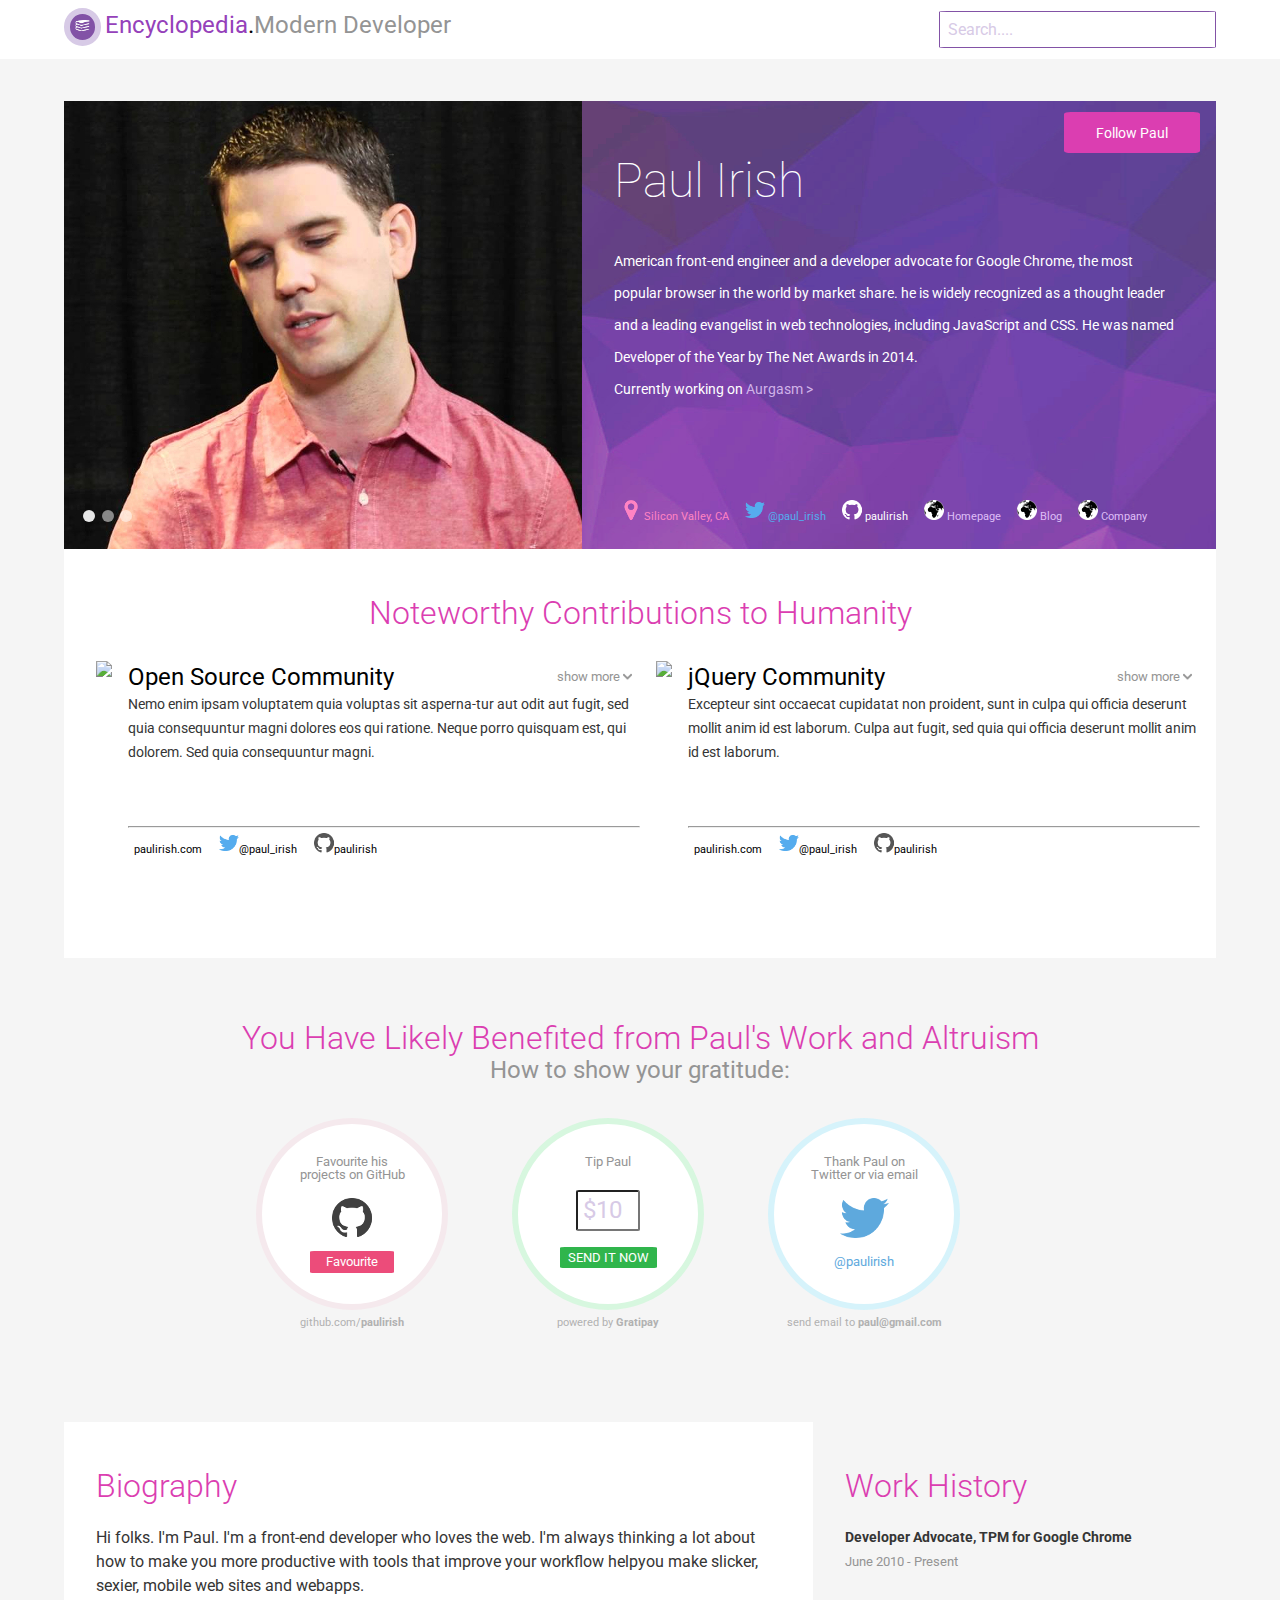
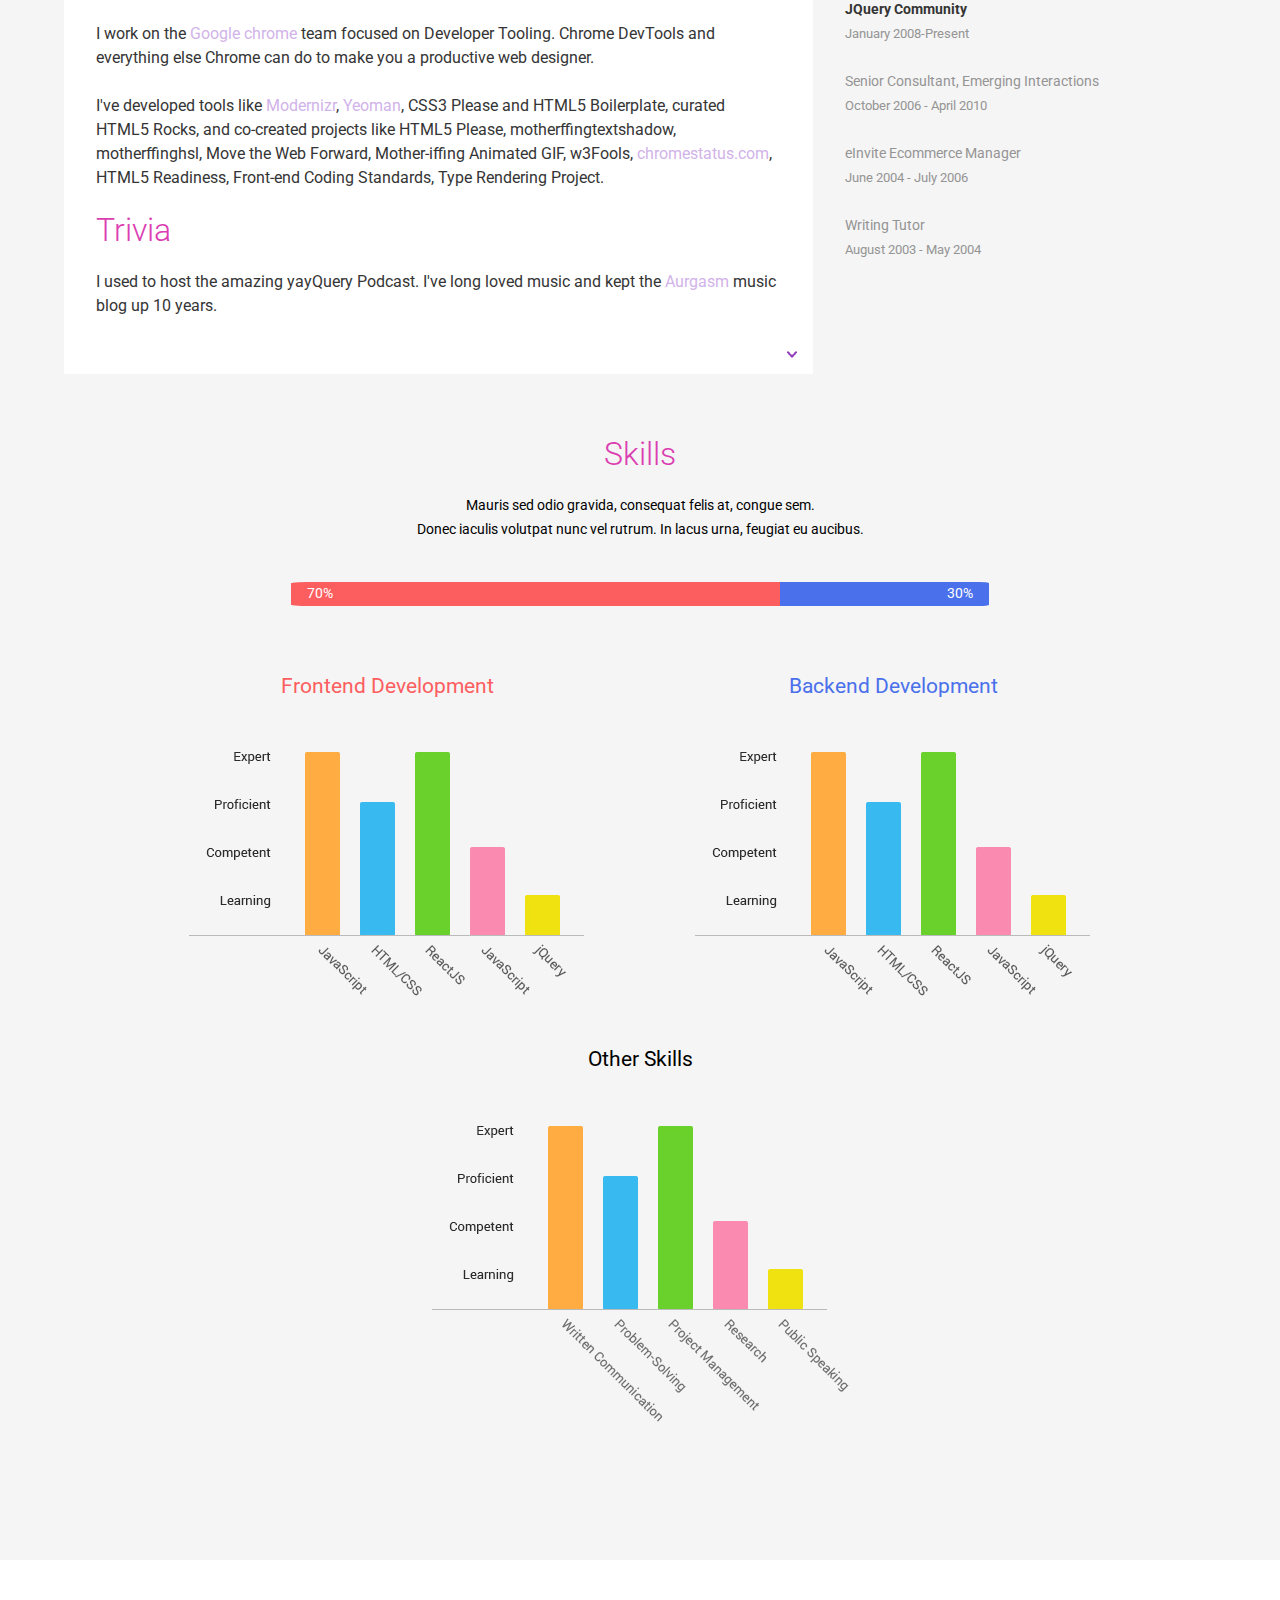
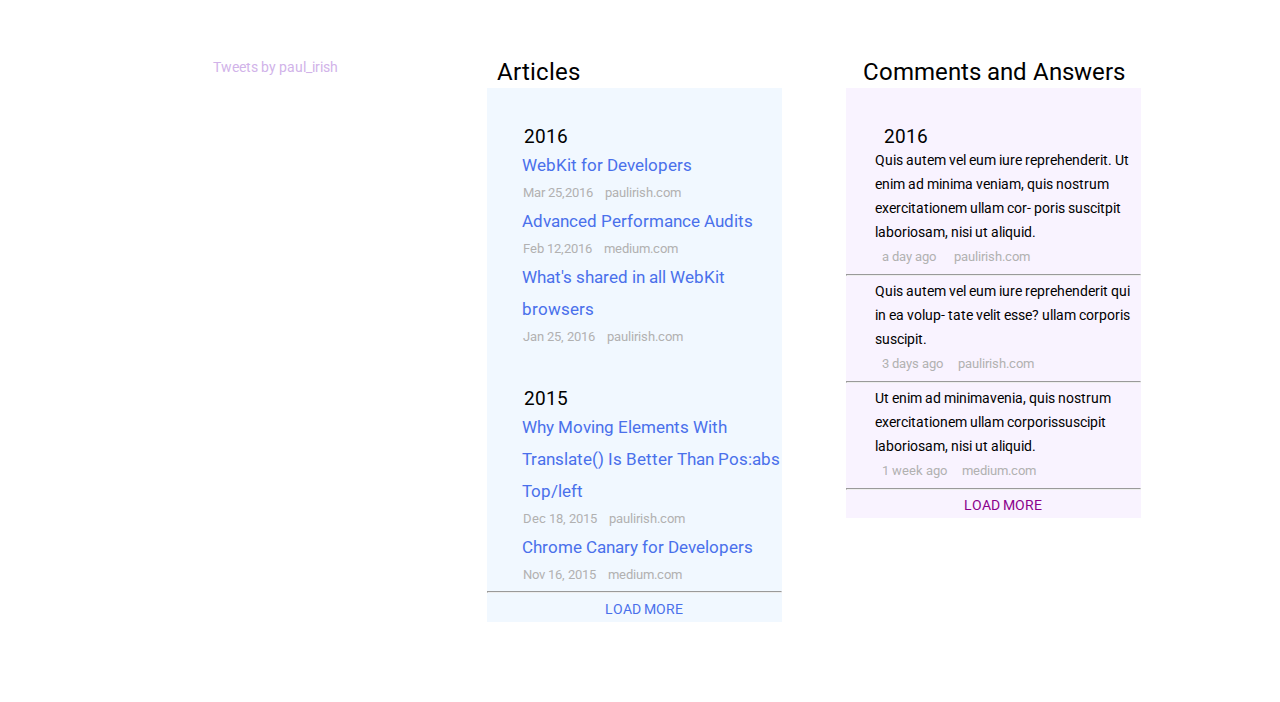
==== index.html @ bbc6ba23 "Tweaks to font sizes and padding for articles and comments sections" ====
<!DOCTYPE html>
<html lang="en">
<head>
	<meta charset="UTF-8">
	<title> Encyclopedia.Modern Developer</title>
	<link href='https://fonts.googleapis.com/css?family=Roboto:400,100,300,500,700,300italic|Roboto+Slab:400,300,700,100' rel='stylesheet' type='text/css'>
	<link rel="stylesheet" type="text/css" href="css/reset.css">
    <link rel="stylesheet" type="text/css" href="css/profile-main.css" >
</head>
<body>
	<div class="white-wrapper">
        <section id="header">           
            <span id='page-title' class='circle-book left'>
                <img src="images/ico_book_white.png" />
            </span>
            <h4 class='left'><span class='purple-text'> Encyclopedia</span>.<span class='gray-text'>Modern Developer</span></h4>
            <input id="search" class="right" type="search" name="search" placeholder="Search...."/>        
        </section>
​    </div>
    <div id="grey-wrapper">
        <section id="bio-wrapper">
            <div id="bio-image">
                <img id="" class="left" src="images/img_paul_irish.jpg">
            </div>
            <div id='bio'>
                <div>
                    <span id='btn-follow' class='btn'>Follow Paul</span>
                </div>
                <div class='large-sans-text'>Paul Irish</div>
                <p>American front-end engineer and a developer advocate for Google Chrome, the most popular browser in the world by
                market share. he is widely recognized as a thought leader and a leading evangelist in web technologies, including
                JavaScript and CSS. He was named Developer of the Year by The Net Awards in 2014.</p>
                
                <p>Currently working on <a href="#" class="#">Aurgasm &gt; </a></p> 
            
                <div class="inline-list">   ​
                    <ul>
                        <li id="globe-pin">
                            <a src="">                                
                                <img src="images/ico_map_pin_pink.png" class=''>Silicon Valley, CA</a>
                        </li>
                        <li id="twitter-link">
                            <a class="" src="">
                                <img src="images/ico-twitter.png" />@paul_irish</a>
                        </li>
                        <li>
                            <a class="" src="">
                                <img src="images/ico-github.png" />paulirish</a>
                        </li>
                        <li class='lt-purple-text'>
                            <a class="" src="">
                                <img src="images/ico-globe.png" />Homepage</a>
                        </li>
                        <li>
                            <a class="lt-purple-text" src="">
                                <img src="images/ico-globe.png" />Blog</a>
                        </li>
                        <li>
                            <a class="lt-purple-text" src="">
                                <img src="images/ico-globe.png" />Company</a>
                        </li>
                    </ul>
                ​</div>
            </div>
            <div id="cog-profile">
                <ul id='cog-items'>
                    <li>
                        <span class='dot active'></span>
                    </li>
                    <li>
                        <span class='dot'></span>
                    </li>
                    <li>
                        <span class='dot'></span>
                    </li>
                </ul>
            </div>​
        </section>  
        <section id='noteworthy-wrapper'>
            <h3 class="section-title">Noteworthy Contributions to Humanity</h3>
            <div id='noteworthy-items'>                
                <div class="note-item">
                    <img class="left" src="http://placehold.it/200x200">
                    <div class="left">
                        <h4>Open Source Community</h4>
                        <span class="note-show-more">show more
                            <img src="images/gray-caret-10x10.png">
                        </span>
                        <p>Nemo enim ipsam voluptatem quia voluptas sit asperna-tur aut odit aut fugit, sed quia consequuntur magni
                            dolores eos qui ratione. Neque porro quisquam est, qui dolorem. Sed quia consequuntur magni.
                        </p>
                        <hr>
                        <ul class='inline-list'>
                            <li><a class="#">paulirish.com</a></li>
                            <li><img src="images/ico-twitter.png"><a class="#">@paul_irish</a></li>
                            <li><img src="images/ico-github-gray.png"><a class="#">paulirish</a></li>
                        </ul>
                    </div>
                </div>
        ​
                <div class="note-item">
                    <img class="left" src="http://placehold.it/200x200">
                    <div class="###">
                        <h4>jQuery Community</h4>
                        <span class="note-show-more">show more
                            <img src="images/gray-caret-10x10.png">
                        </span>
                        <p>Excepteur sint occaecat cupidatat non proident, sunt in culpa qui officia deserunt mollit anim id est laborum.
                            Culpa aut fugit, sed quia qui officia deserunt mollit anim id est laborum.
                        </p>
                        <hr>
                        <ul class='inline-list'>
                            <li><a class="#">paulirish.com</a></li>
                            <li><img src="images/ico-twitter.png"><a class="#">@paul_irish</a></li>
                            <li><img src="images/ico-github-gray.png"><a class="#">paulirish</a></li>
                        </ul>
                    </div>
                </div>
            </div>        ​
        </section>
        
​        <section id='gratitude-wrapper'>
            <h3 class="section-title">
                You Have Likely Benefited from Paul's Work and Altruism</h3>
            <h4>How to show your gratitude:</h4>
            <div id='gratitude-circles'> 
                          
                <!-- Github circle -->
                
                <div id="gh-circle" class="grat-circle">
                    <div class="grat-el">Favourite his projects on GitHub</div>
                    <div class="grat-el"><img src="images/github-40x40.png"></div>
                    <a href="#">
                        <span class="btn grat-el">Favourite</span>
                    </a> 
                    <div class="grat-label">
                        <a href="#">
                            github.com/<span class='bold'>paulirish</span>
                        </a>
                    </div>   
                </div>
                
    ​            <!-- Gratipay circle -->
                
                <div id="tip-circle" class="grat-circle">
                    <div class="grat-el">Tip Paul</div>
                    <div class="grat-el">
                        <input id="tip-inp" type="text" placeholder="$10"/>
                    </div>
                    <a href="#">
                        <span class="btn grat-el">SEND IT NOW</span>
                    </a>
                    <div class="grat-label">
                        <a href="#">
                            powered by <span class='bold'>Gratipay</span>
                        </a>
                    </div>
                </div>
    ​               
                <!-- Twitter circle -->
                <div id="twitter-circle" class="grat-circle">
                    <div class="grat-el">Thank Paul on Twitter or via email</div>
                    <div class="grat-el"><img src="images/twitter-40x40.png"></div>
                    <a href="#">
                        <div class="twitter-text grat-el">@paulirish</div>
                    </a>
                    <div class="grat-label">
                        <a href="#">
                            send email to <span  class='bold'>paul@gmail.com</span>
                        </a>
                    </div>
                </div>             
            </div>
​
	           	
	         
	               
​       </section>
​
	   <section id="bio-work-wrapper">
           <div id="biography" class='drk-gray-text'>
                <h3 class="section-title">Biography</h3>
                <br>
                <p>Hi folks. I'm Paul. I'm a front-end developer who loves the web.
                I'm always thinking a lot about how to make you more productive
                with tools that improve your workflow helpyou make slicker, sexier,
                mobile web sites and webapps.</p>
                <br>
                <p>I work on the <a class="#" href="#">Google chrome</a> team focused on Developer Tooling. Chrome DevTools and everything else Chrome can do to make you a productive web designer.</p>
                <br>
                <p> I've developed tools like <a class="#" href="#">Modernizr</a>, <a class="#" href="#">Yeoman</a>, CSS3 Please and HTML5 Boilerplate, curated HTML5 Rocks, and co-created projects like HTML5 Please, motherffingtextshadow, motherffinghsl, Move the Web Forward, Mother-iffing Animated GIF, w3Fools, <a class="#" href="#">chromestatus.com</a>, HTML5 Readiness, Front-end Coding Standards, Type Rendering Project.</p>
        ​
                <h3 class="section-title">Trivia</h3>
                <br>
                <p> I used to host the amazing yayQuery Podcast. I've long loved music and kept the <a class="#" href="#">Aurgasm</a> music blog up 10 years.</p>
                <img id="work-caret" src="images/purple-caret-10x7.png">
​	         </div>
​
            <div id="work-history" class="drk-gray-text">
                <h3 class="section-title">Work History</h3>
                <br>
                <p class="bold">Developer Advocate, TPM for Google Chrome</p>
                <p class="work-date gray-text">June 2010 - Present</p>
                <br>
                <p class="bold">JQuery Community</p>
                <p class="work-date gray-text">January 2008-Present</p>
                <br>
                <p class="gray-text">Senior Consultant, Emerging Interactions</p>
                <p class="work-date gray-text">October 2006 - April 2010</p>
                <br>
                <p class="gray-text">eInvite Ecommerce Manager</p>
                <p class="work-date gray-text">June 2004 - July 2006</p>
                <br>
                <p class="gray-text">Writing Tutor</p>
                <p class="work-date gray-text">August 2003 - May 2004</p>
            </div><!--WORK HISTORY DIV-->
        </section>
​
	   <section id='skills-wrapper'>        
            <h3 class="section-title">Skills</h3>
            <br>
            <p>Mauris sed odio gravida, consequat felis at, congue sem.</p>
            <p>Donec iaculis volutpat nunc vel rutrum. In lacus urna, feugiat eu aucibus.</p>
            
            <div id='skills-bar'>
                <span class="h-bar right-bar">70%</span>
                <span class="h-bar left-bar">30%</span>
​            </div>
            <div id="skill-graphs">
                <div class="graph-row">
                    <span class="graph">
                        <h4 class='red-text'>Frontend Development</h4>
                        <img src="images/fe-graph.png">
                    </span>
                    <span class="graph">
                        <h4 class='blue-text'>Backend Development</h4>
                        <img src="images/fe-graph.png">
                    </span>
                </div>
                <div class="graph-row">
                    <span class='graph'>
                        <h4>Other Skills</h4>
                        <img src="images/os-graph.png">
                    </span>
                </div>
            </div>
        </section>
        </div> <!--END GREY BACKGROUND DIV-->
        <div class="white-wrapper">
        <section id='tweets-wrapper'>   
            <div class='writing-block'>
                <a class="twitter-timeline" 
                   height="50rem"
                href="https://twitter.com/paul_irish">Tweets by paul_irish
                
                </a> <script async src="//platform.twitter.com/widgets.js" charset="utf-8"></script>
            </div>
            
            <div id="articles-div" class='writing-block'>
                <h4 id="articles">Articles</h4>
                <div class="scroll-text">
                    <p class="year">2016</p>
                    <a  href="#"><h4 class="article_title">WebKit for Developers</h4></a>
                    <pre class="article_date">Mar 25,2016    paulirish.com</pre>

                    <a class="#" href="#"><h4 class="article_title">Advanced Performance Audits</h4></a>
                    <pre class="article_date">Feb 12,2016    medium.com</pre>  

                    <a class="#" href="#"><h4 class="article_title">What's shared in all WebKit browsers</h4></a>
                    <pre class="article_date">Jan 25, 2016    paulirish.com</pre>

                    <p class="year">2015</p>
                    <a class="#" href="#"><h4 class="article_title">Why Moving Elements With Translate() Is Better Than Pos:abs Top/left</h4></a>
                    <pre class="article_date">Dec 18, 2015    paulirish.com</pre>

                    <a class="#" href="#"><h4 class="article_title">Chrome Canary for Developers</h4></a>
                    <pre class="article_date">Nov 16, 2015    medium.com</pre>

                    <hr>

                    <p id="load_more2">LOAD MORE</p>                                                            
                </div>
            </div>
            
            <div id="comments-div" class='writing-block'>
                <h4>Comments and Answers</h4>
                <div class="scroll-text">
                    <p class="year">2016</p>
                    <p>Quis autem vel eum iure reprehenderit. Ut enim ad
                    minima veniam, quis nostrum exercitationem ullam cor-
                    poris suscitpit laboriosam, nisi ut aliquid.</p>
                    <pre class="article_date">a day ago      paulirish.com</pre>
                    <hr>
                    <p>Quis autem vel eum iure reprehenderit qui in ea volup-
                    tate velit esse? ullam corporis suscipit.</p>
                    <pre class="article_date">3 days ago     paulirish.com</pre>
                    <hr>
                    <p>Ut enim ad minimavenia, quis nostrum exercitationem
                    ullam corporissuscipit laboriosam, nisi ut aliquid.</p>
                    <pre class="article_date">1 week ago     medium.com</pre>
                    <hr>
                    <p id="load_more3">LOAD MORE</p>

                </div>
            </div>
            
        </section>
       </div>
    
​
	</div>
</body>
</html>
---- css/profile-main.css ----
/*
    Stylesheet for the Encyclodpedia Profile page
    Group: Imaginative-Levaillants-Barbet
    Authors: P. Franz && E. Osorio
    Date: June 2016
*/

/*  COMMON COLORS & SETTINGS
    Colors
    Purple: #915fb1;
    Purple Text: #9541ba
    Lt Purple text: #d1b3e9
    Light Purple: #d7cae6
    Gray background: #f5f5f5
    Gray text: #949494
    Button Pink: #db3eb1;
    Lt Pink: #ff83c3
    Twitter Blue: #55acee
    

*/

/*HTML Selectors*/
*{
    box-sizing: border-box;
    font-size: 62.5%;
}

html{
    font-family: 'Roboto', sans-serif;
}

a:link{
    color: #d1b3e9;
    text-decoration: none;
}

a:visited{
    color: #d1b3e9;
    text-decoration: none;
}

a:hover{
    text-decoration: underline;
}

a:active{
    color:#9541ba;
}

h3{
    font-size:2rem;
    font-weight: 300;
    line-height: 2rem;
}

h4{
    line-height: 2rem;
    margin: 0; 
    font-size: 1.5rem;
    font-weight: 400;
}

input{
    font-family: 'Roboto', sans-serif;
}
/*ID Selectors*/

.white-wrapper{
    width: 100%;
    text-align: center; 
    background-color: white;
}

#grey-wrapper{
    width: 100%;
    text-align: center;  
    background-color: #f5f5f5;
    padding: 2rem 0;
}

#header{
    display: inline-block;
    position: relative;
    font-size: 1.2rem;
    padding: 0.5rem 0;
    margin: 0;
    width: 90%;
    margin: 0 auto;  
}

#header h4{
    margin-left: 0.3rem;
    line-height: 2.2rem;
}

#bio-wrapper{
    display: flex;
    position: relative;
    text-align: left;
    padding: 10px 0 0 0;
    width: 90%;
    margin: 0 auto;    
    line-height: 2rem;
    color: white;
}

#noteworthy-wrapper{
    display: flex;
    flex-direction: column;
    margin: 0 auto;
    padding: 3rem 1rem;
    background-color: white;
    width: 90%;
}

#gratitude-wrapper{
    display: flex;
    flex-direction: column;
    margin: 0 auto;
    padding: 3rem 1rem;
    width: 90%;
}

#bio-work-wrapper{
    display: flex;
    width: 90%;
    margin: 0 auto; 
}

#skills-wrapper{
    display: flex;
    flex-direction: column;
    font-size: 0.9rem;
    line-height: 1.5rem;
    padding: 3rem 2rem 2rem;
    margin: 0 auto;
}

#tweets-wrapper{
    display: flex;
    width: 90%;
    margin: 0 auto;
    font-size: 0.9rem;
    line-height: 1.5rem;
    padding: 3rem 2rem 2rem;
    
}

#biography{
    background: white;
    position: relative;
    line-height: 1.5rem;
    text-align: left;
    padding: 3rem 2rem 2rem;
    width: 65%;
}

#work-history{
    text-align: left;
    padding: 3rem 2rem 2rem;
    line-height: 1.5rem;
    font-size: 0.9rem;
}

#work-caret{
    position: absolute;
    right: 1rem;
    bottom: 1rem;
}

#articles {

    padding-right:8em;
}

/*CLASS Selectors*/
.bold{
    font-weight: bold;
}

.circle-book{
    background-color: #8252a6;    
    border-radius: 50%;
    border: 0.4rem solid #d7cae6 ;  
    padding: 0.2rem 0.3rem;  
}

.lt-purple-text{
    color: #dfbef7;
}

.gray-text{
    color:#949494;
}

.drk-gray-text{
    color: #353535;
}

.grey-background{
    background-color: #949494;
}

.large-sans-text{
  
    font-weight: 100;
    font-size: 3rem;
    margin-bottom: 3rem;
}

.inline-list li{
    display: inline-block;
    padding: 0 0.4rem;
    font-size: 0.70rem;
}

.left{
    float: left;
}

.purple-text{
    color: #9541ba;
}

.right{
    float: right;
}

.section-title{
    color: #db3eb1;
}

.article_title {
    color:#4A70EB;
    font-size:1.2em;
    padding-left:2em;
}

.article_date {
    color:#B1B1B1;
    font-size:.9em;
    padding-left:2.8em;
}

.year {
    font-size:1.3em;
    padding-top:2em;

}

#load_more2 {
    color:#4A70EB;
    margin-left:40%;

}

#load_more3 {
    color:#8B008B;
    margin-left:40%;
}

/*---WEB COMPONENTS---*/

/*Search Box*/
#search{
    padding: 0.5rem;
    padding-right: 4rem;
    font-size: 1rem;
    margin-top: 3px;
    border: 1px solid #8252a6;
    border-radius: 3%;
    color:#8252a6
}

::-moz-placeholder{
    color: #d7cae6;
}

::-webkit-input-placeholder{
    color: #d7cae6;
}

:-ms-input-placeholder{
    color: #d7cae6;
}

/*Image Carousel && Bio*/
#bio-image{
    width: 45%;
}

#cog-profile{
    position: absolute;
    bottom: 1rem;
    left: 1rem;
}

#cog-items{
    display: flex;
}

.dot{
    display: inline-block;
    width: 0.75rem;
    height: 0.75rem;
    background-color: rgba(255, 255, 255, 0.5);
    border-radius: 50%;
    margin: 0 0.2rem;
}

.active{
    background-color: rgba(255, 255, 255, 0.9);
}



#bio{
    padding: 4rem 2rem;
    font-size: 0.85rem;
    background-image: url(../images/hero-bg_960.jpg);  
}

#bio ul{ 
    position: absolute; 
    bottom: 1rem;
}



#bio li img{
    margin-right: 0.2rem;
}

#btn-follow{
    position: absolute;
    top: 1.3rem;
    right: 1rem;
}

#globe-pin{
    color: #ff83c3;
}

#twitter-link{
    color: #55acee;
}

/*Follow Button*/
.btn{
    background-color: #db3eb1;
    color: white;
    padding: 0.3rem 2rem;
    border-radius: 5%;
}

.btn:hover{
    background-color: #ff83c3;
}

.btn:active{
    background-color: #dfbef7;
}

/*Vertical Settings Menu*/

/*Noteworthy Block*/


#noteworthy-items{
    display: flex;
}

.note-item{
    display: flex;
    position: relative;
    line-height: 1.5rem;
    text-align: left;
    margin: 2em 0;
    width: 50%;
}

.note-item>img{
    margin: 0 1em;
}

.note-show-more{
    position: absolute;
    top: 0.25rem;
    right: 0.5rem;
    font-size: 0.8rem;
    color: #949494;
}

.note-item p{
    font-size: 0.9rem;
    color: #353535;
    min-height: 8rem;
}

/*Gratitude Circles*/
#gratitude-wrapper h4{
    color: #949494;
}

#gratitude-circles{
    display: flex;
    padding: 1em 0;
    margin: 1rem auto;
}

#gh-circle{
    border-color: #f5e9ed;
}

#tip-circle{
    border-color: #d7f7df;
}

#twitter-circle{
    border-color: #d6f3fb;
}

.grat-circle{     
    float: left;
    position: relative;
    max-width: 12rem;
    min-width: 12rem;
    max-height: 12rem;
    min-height: 12rem;
    border: 0.4rem solid;
    border-radius: 50%;
    padding: 2rem 2rem;
    margin-right: 4rem;
    color: #949494;
    background-color: white;
    font-size: 0.8rem;
}

.grat-circle a{
    color: #b1b1b1;
}

.grat-circle a:hover{
    color: #d4d4d4;
    text-decoration: none;
}

.grat-circle a:visited{
    color: #b1b1b1;
}

.grat-el{
    margin-bottom: 1rem;
}

.grat-label{
    position: absolute;
    width: 100%;
    bottom: -1.5rem;
    left: 0;
    font-size: 0.7rem;
    color: #b1b1b1;
    
}

.twitter-text{
    color: #5ea9dd;
}

#gh-circle .btn{
    background-color: #ec4c7a;
    padding: 0.2rem 1rem;
}

#tip-inp{
    max-width: 4rem;
    border-radius: 5%;
    font-size: 1.5rem;
    padding: 0.3rem;
    margin: 0.2em 0;
}

#tip-circle .btn{
    background-color: #30b54c;    
    padding: 0.2rem 0.5rem;
}

/*Bio/Work Section */
.work-date{
    font-size: 0.8rem;
}

/* Graphs */
#skills-bar{
    display: flex;
    width: 60%;
    margin: 1.5rem auto;
    padding: 1rem;    
}

#skill-graphs{
   margin: 1.5rem auto;    
}

.graph-row{
    display: inline-flex;   
    margin-bottom: 2rem; 
}


.h-bar{    
    color: white;
}

.right-bar{
    width: 70%;
    text-align: left;
    border-top-left-radius: 5%;
    border-bottom-left-radius: 5%;  
    padding-left: 1rem;
    background: #fc5e5f;
}

.left-bar{
    width: 30%;
    text-align: right;
    border-top-right-radius: 5%;
    border-bottom-right-radius: 5%;
    padding-right: 1rem;
    background-color: #4a70eb;
}

.graph{
    margin: 0 3rem;
}
.graph>h4{
    font-size: 1.3rem;
    margin-bottom: 2.5rem;
}

.red-text{
    color: #fc5e5f;
}

.blue-text{
    color: #4a70eb;
}


/*Twitter, Articles*/

.writing-block{
    display: flex;
    flex-direction: column;
    padding: 3rem 2rem 2rem;
    width: 33%;
    
}

.scroll-text{
    text-align: left;
}

.scroll-text>p {
    margin-left:2em;
}

#articles-div .scroll-text{
    background-color: #f1f8ff;   
}

#comments-div .scroll-text{
    background-color: #f9f3ff;  


}
/* Testing purposes only */

.red{
    background-color: lightpink;
}
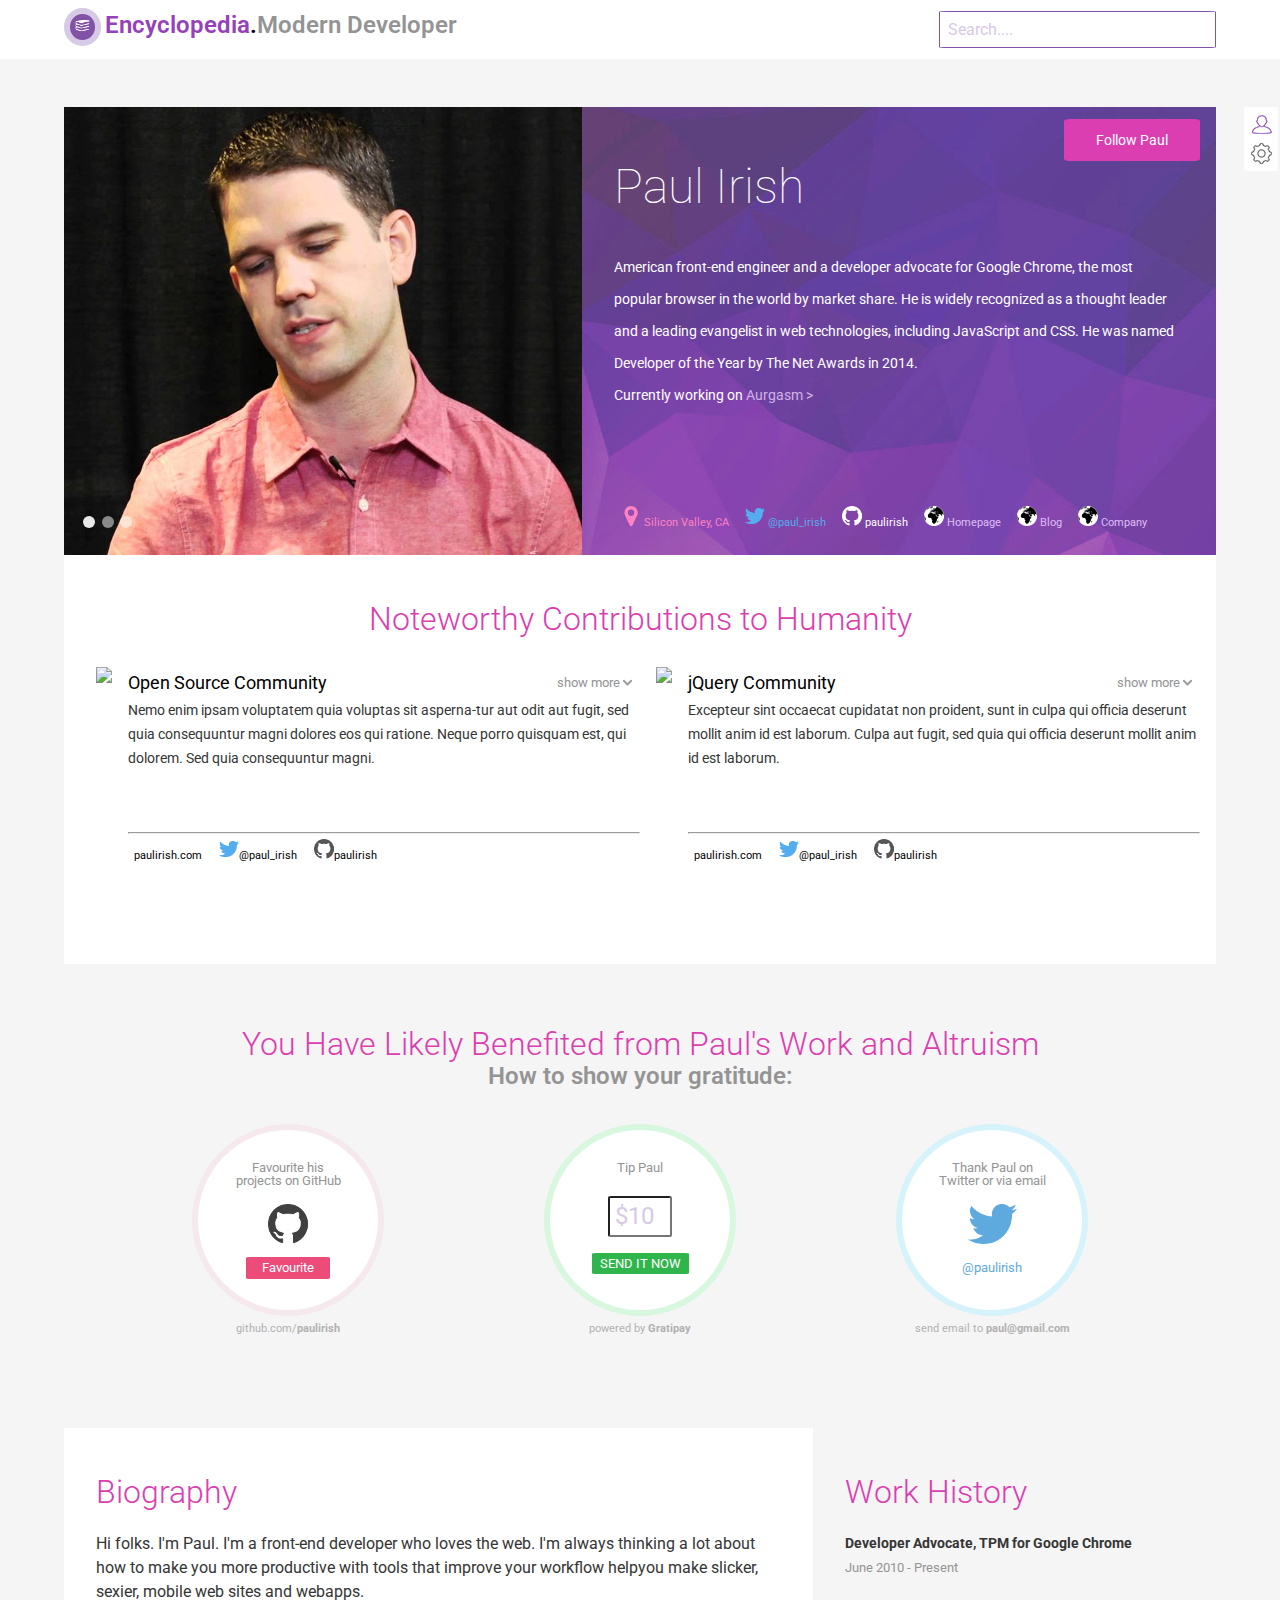
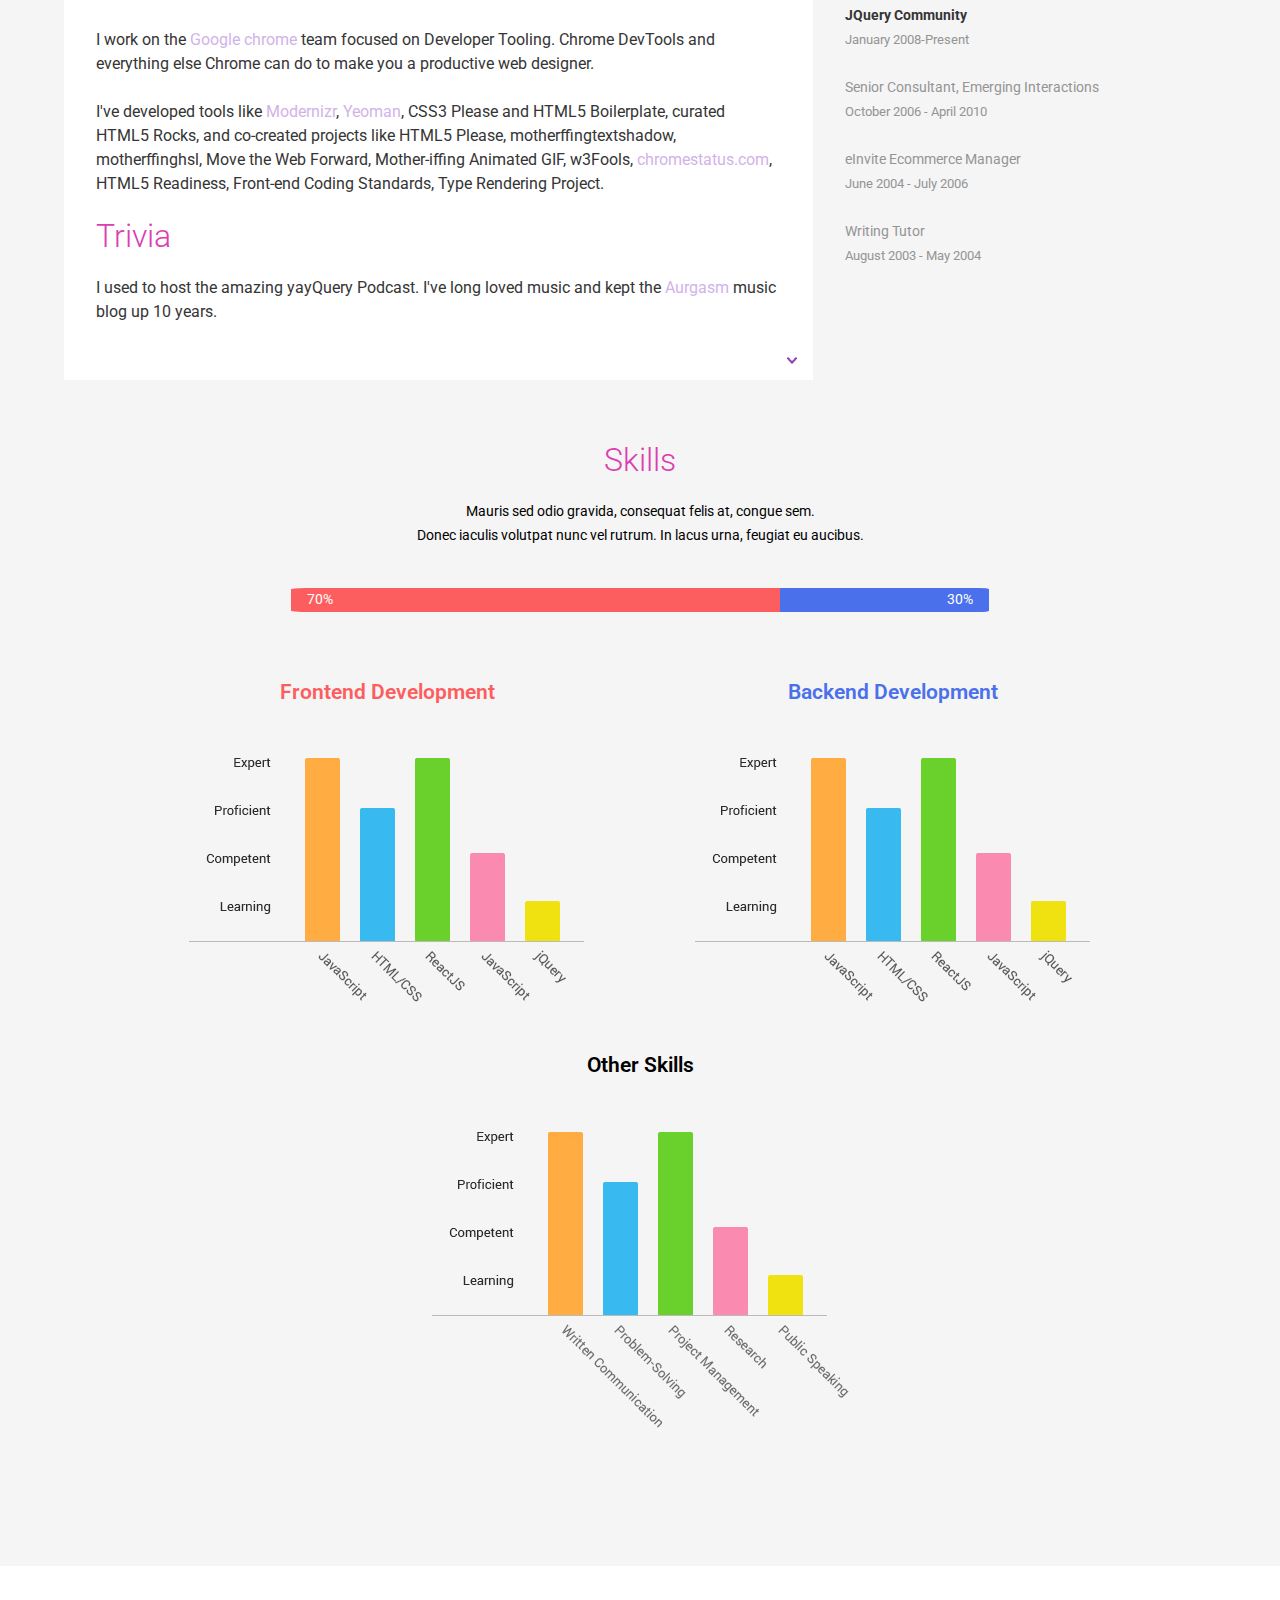
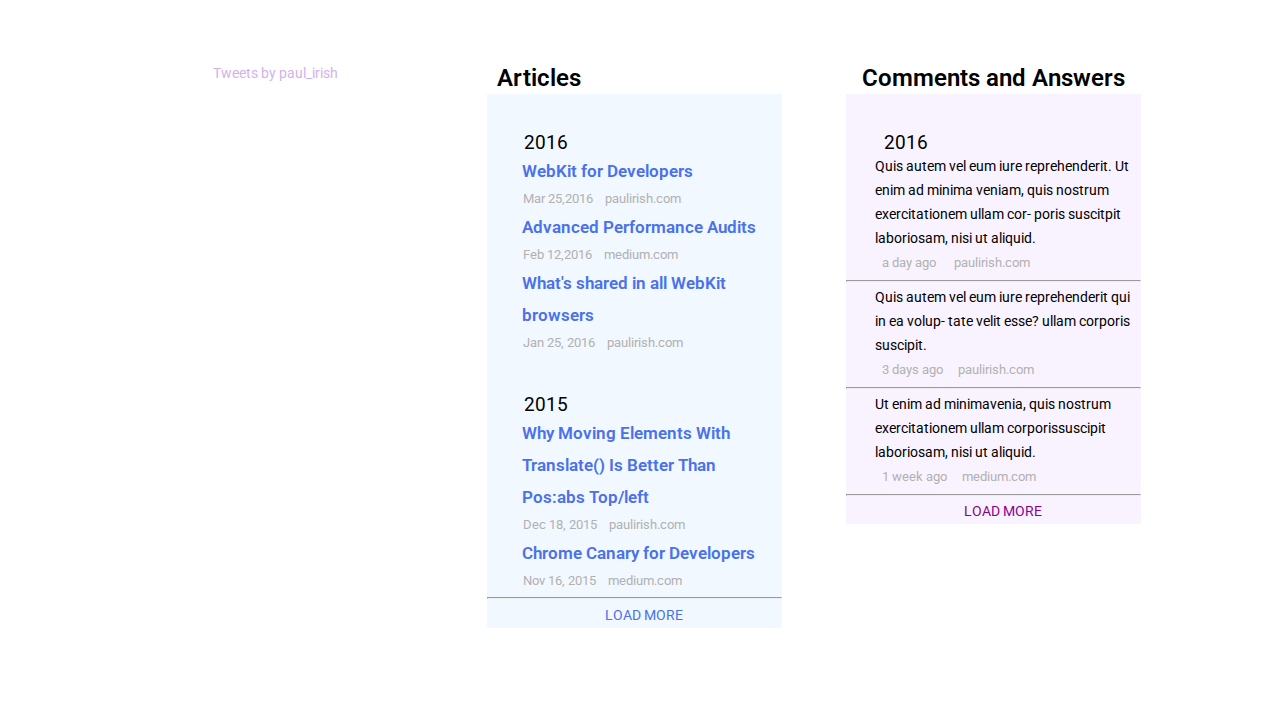
==== commit b102ab90: "Add settings bar to page fixed some minor layout defeciencies" ====
--- a/index.html
+++ b/index.html
@@ -9,7 +9,7 @@
 </head>
 <body>
 	<div class="white-wrapper">
-        <section id="header">           
+        <section id="header" >           
             <span id='page-title' class='circle-book left'>
                 <img src="images/ico_book_white.png" />
             </span>
@@ -18,6 +18,11 @@
         </section>
 ​    </div>
     <div id="grey-wrapper">
+        <section id='settings-navbar'>
+            <img src="images/ico_profile_pink.png" alt="Profile icon">
+            <img src="images/ico_cog.png" alt="Settings Cog icon">
+            
+        </section>
         <section id="bio-wrapper">
             <div id="bio-image">
                 <img id="" class="left" src="images/img_paul_irish.jpg">
@@ -27,9 +32,7 @@
                     <span id='btn-follow' class='btn'>Follow Paul</span>
                 </div>
                 <div class='large-sans-text'>Paul Irish</div>
-                <p>American front-end engineer and a developer advocate for Google Chrome, the most popular browser in the world by
-                market share. he is widely recognized as a thought leader and a leading evangelist in web technologies, including
-                JavaScript and CSS. He was named Developer of the Year by The Net Awards in 2014.</p>
+                <p>American front-end engineer and a developer advocate for Google Chrome, the most popular browser in the world by market share. He is widely recognized as a thought leader and a leading evangelist in web technologies, including JavaScript and CSS. He was named Developer of the Year by The Net Awards in 2014.</p>
                 
                 <p>Currently working on <a href="#" class="#">Aurgasm &gt; </a></p> 
             
@@ -82,7 +85,7 @@
                 <div class="note-item">
                     <img class="left" src="http://placehold.it/200x200">
                     <div class="left">
-                        <h4>Open Source Community</h4>
+                        <h5>Open Source Community</h5>
                         <span class="note-show-more">show more
                             <img src="images/gray-caret-10x10.png">
                         </span>
@@ -101,7 +104,7 @@
                 <div class="note-item">
                     <img class="left" src="http://placehold.it/200x200">
                     <div class="###">
-                        <h4>jQuery Community</h4>
+                        <h5>jQuery Community</h5>
                         <span class="note-show-more">show more
                             <img src="images/gray-caret-10x10.png">
                         </span>
@@ -127,7 +130,7 @@
                           
                 <!-- Github circle -->
                 
-                <div id="gh-circle" class="grat-circle">
+                <div id="gh-circle" class=" grat-circle">
                     <div class="grat-el">Favourite his projects on GitHub</div>
                     <div class="grat-el"><img src="images/github-40x40.png"></div>
                     <a href="#">
--- a/css/profile-main.css
+++ b/css/profile-main.css
@@ -26,8 +26,9 @@
     font-size: 62.5%;
 }
 
-html{
+html,body{
     font-family: 'Roboto', sans-serif;
+    
 }
 
 a:link{
@@ -58,7 +59,15 @@
     line-height: 2rem;
     margin: 0; 
     font-size: 1.5rem;
+    font-weight: 600;
+}
+
+h5{
+    line-height: 2rem;
+    margin: 0; 
+    font-size: 1.1rem;
     font-weight: 400;
+    
 }
 
 input{
@@ -73,10 +82,25 @@
 }
 
 #grey-wrapper{
+    position: relative;
     width: 100%;
     text-align: center;  
     background-color: #f5f5f5;
     padding: 2rem 0;
+}
+
+#settings-navbar{
+    position: absolute;
+    top: 3rem;
+    right: 0.1rem;
+    border-radius: 5%;
+    background-color: white;
+    
+}
+
+#settings-navbar>img{
+    display: block;
+    margin: 0.3rem;    
 }
 
 #header{
@@ -98,7 +122,7 @@
     display: flex;
     position: relative;
     text-align: left;
-    padding: 10px 0 0 0;
+    padding: 1rem 0 0 0;
     width: 90%;
     margin: 0 auto;    
     line-height: 2rem;
@@ -334,7 +358,7 @@
 
 #btn-follow{
     position: absolute;
-    top: 1.3rem;
+    top: 1.75rem;
     right: 1rem;
 }
 
@@ -431,7 +455,7 @@
     border: 0.4rem solid;
     border-radius: 50%;
     padding: 2rem 2rem;
-    margin-right: 4rem;
+    margin: 0 5rem;
     color: #949494;
     background-color: white;
     font-size: 0.8rem;
@@ -504,7 +528,8 @@
 }
 
 .graph-row{
-    display: inline-flex;   
+    display: flex; 
+    justify-content: center; 
     margin-bottom: 2rem; 
 }
 
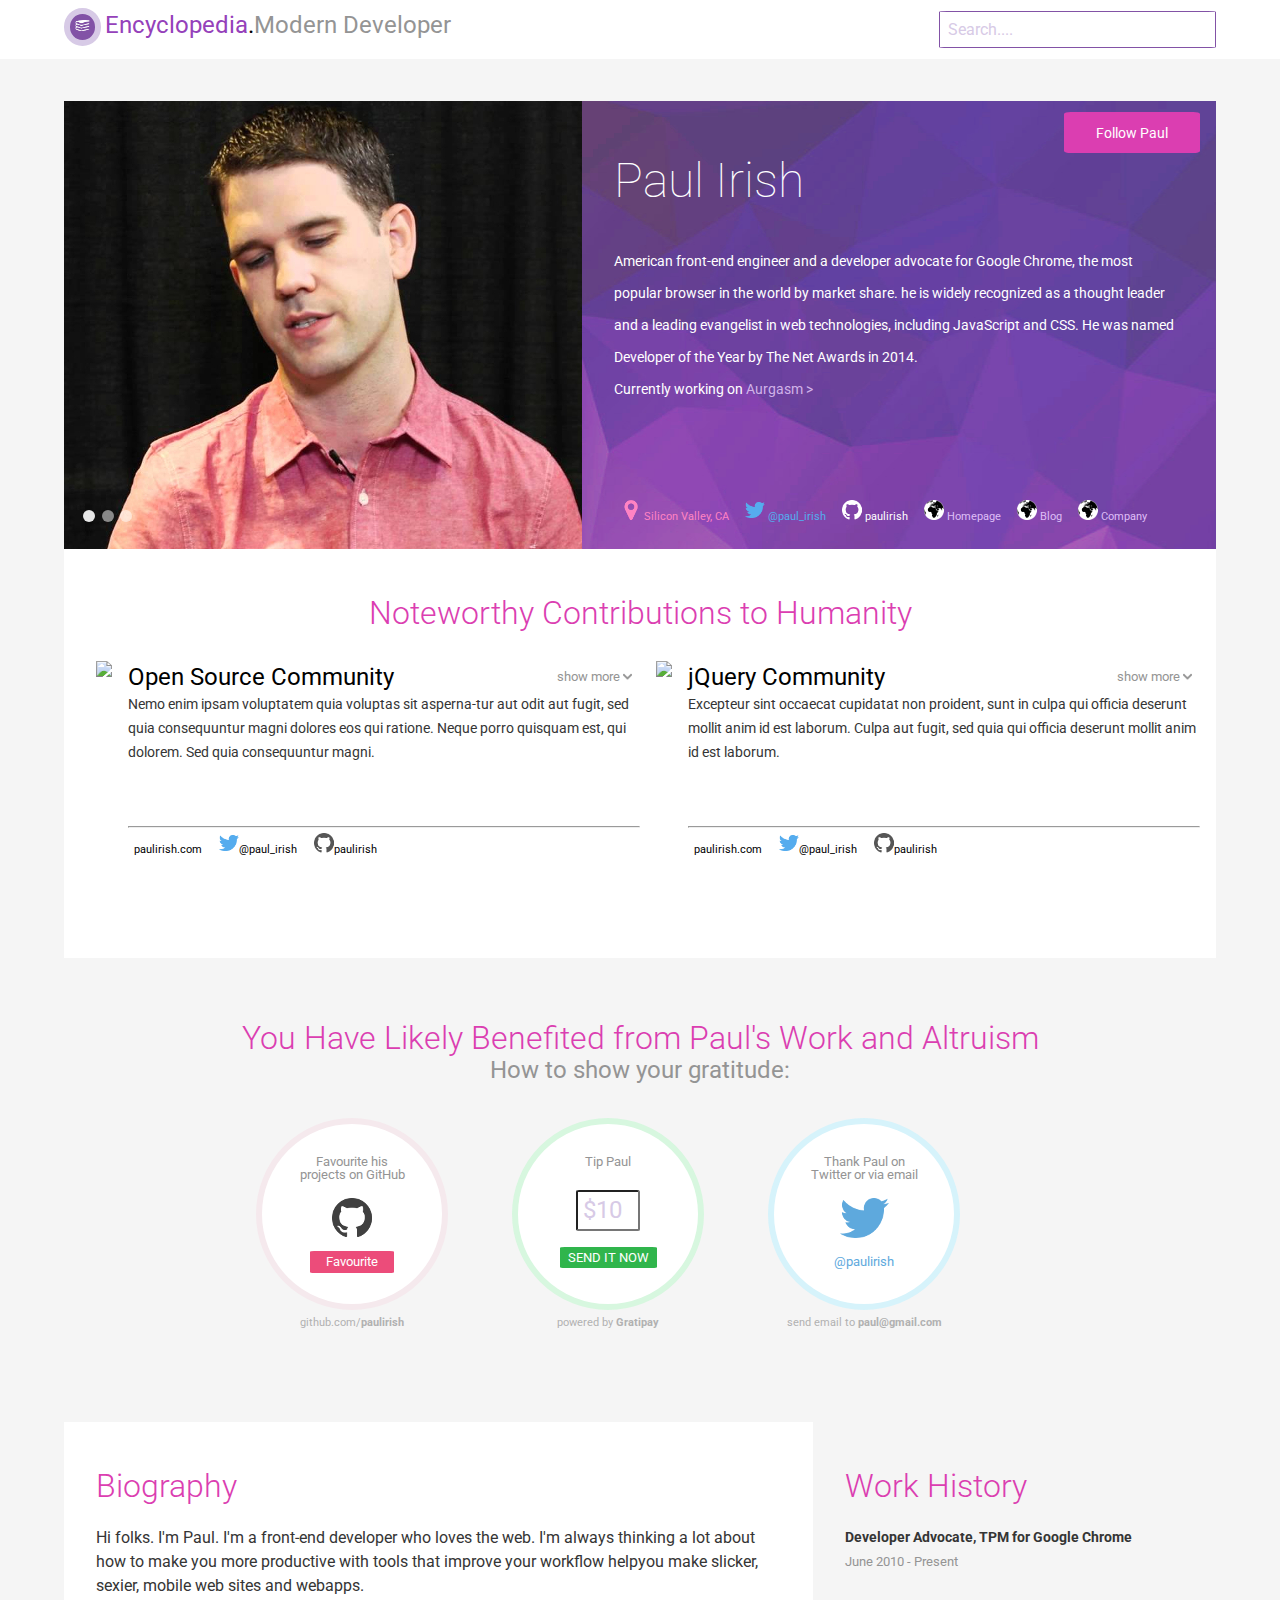
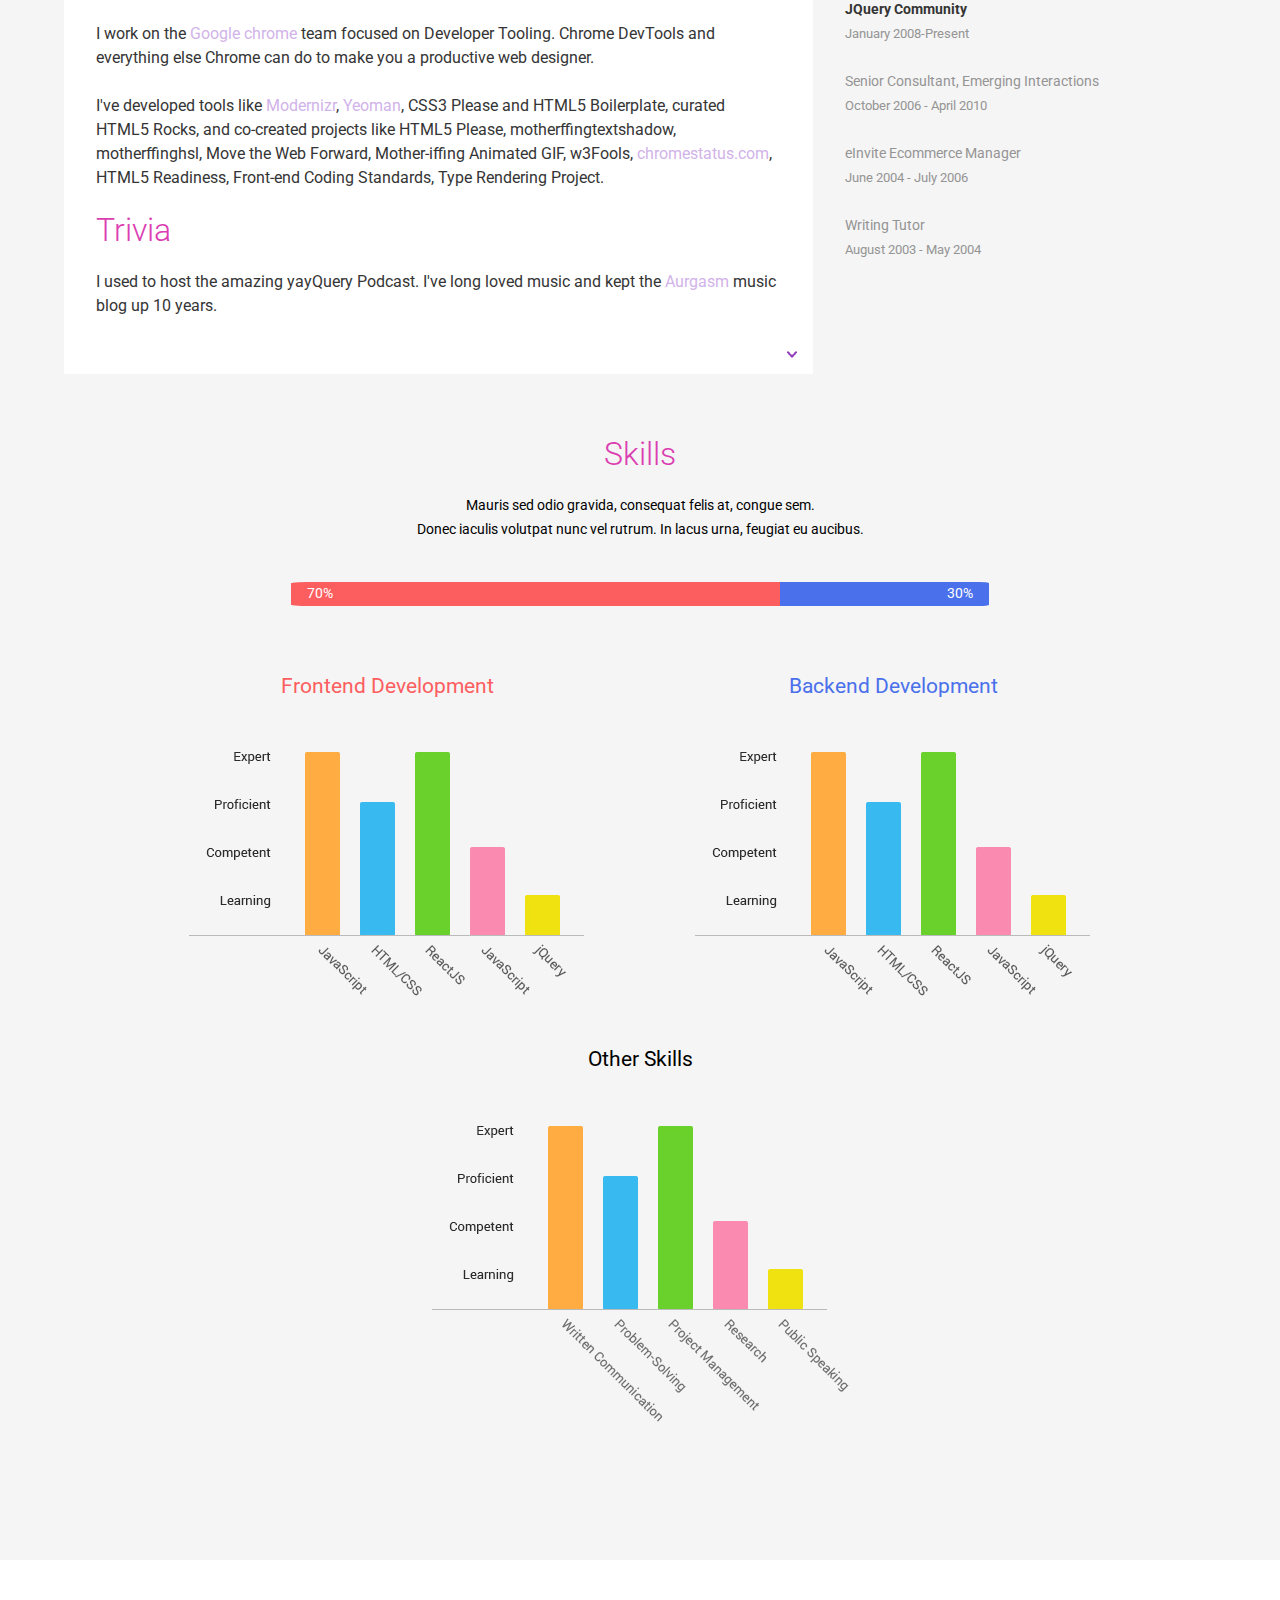
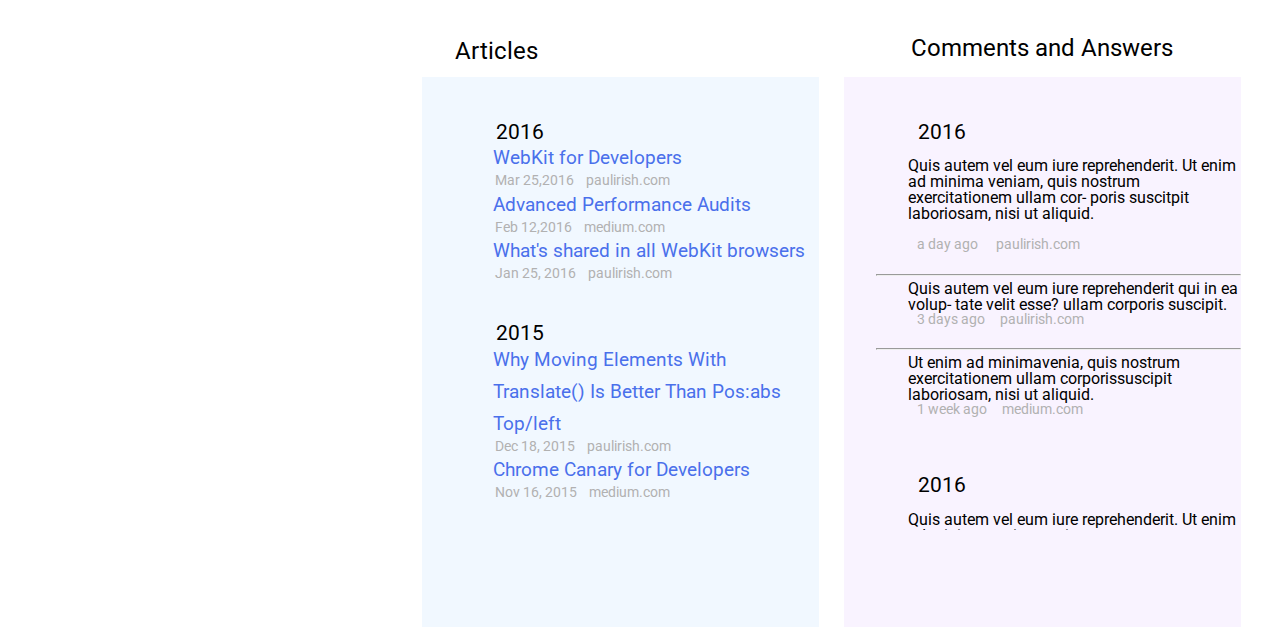
==== commit 6e16ec8e: "Rearranged the layout of the tweet-article-comments sections and the css to get it ready for webkit " ====
--- a/index.html
+++ b/index.html
@@ -9,7 +9,7 @@
 </head>
 <body>
 	<div class="white-wrapper">
-        <section id="header" >           
+        <section id="header">           
             <span id='page-title' class='circle-book left'>
                 <img src="images/ico_book_white.png" />
             </span>
@@ -18,11 +18,6 @@
         </section>
 ​    </div>
     <div id="grey-wrapper">
-        <section id='settings-navbar'>
-            <img src="images/ico_profile_pink.png" alt="Profile icon">
-            <img src="images/ico_cog.png" alt="Settings Cog icon">
-            
-        </section>
         <section id="bio-wrapper">
             <div id="bio-image">
                 <img id="" class="left" src="images/img_paul_irish.jpg">
@@ -32,7 +27,9 @@
                     <span id='btn-follow' class='btn'>Follow Paul</span>
                 </div>
                 <div class='large-sans-text'>Paul Irish</div>
-                <p>American front-end engineer and a developer advocate for Google Chrome, the most popular browser in the world by market share. He is widely recognized as a thought leader and a leading evangelist in web technologies, including JavaScript and CSS. He was named Developer of the Year by The Net Awards in 2014.</p>
+                <p>American front-end engineer and a developer advocate for Google Chrome, the most popular browser in the world by
+                market share. he is widely recognized as a thought leader and a leading evangelist in web technologies, including
+                JavaScript and CSS. He was named Developer of the Year by The Net Awards in 2014.</p>
                 
                 <p>Currently working on <a href="#" class="#">Aurgasm &gt; </a></p> 
             
@@ -85,7 +82,7 @@
                 <div class="note-item">
                     <img class="left" src="http://placehold.it/200x200">
                     <div class="left">
-                        <h5>Open Source Community</h5>
+                        <h4>Open Source Community</h4>
                         <span class="note-show-more">show more
                             <img src="images/gray-caret-10x10.png">
                         </span>
@@ -104,7 +101,7 @@
                 <div class="note-item">
                     <img class="left" src="http://placehold.it/200x200">
                     <div class="###">
-                        <h5>jQuery Community</h5>
+                        <h4>jQuery Community</h4>
                         <span class="note-show-more">show more
                             <img src="images/gray-caret-10x10.png">
                         </span>
@@ -130,7 +127,7 @@
                           
                 <!-- Github circle -->
                 
-                <div id="gh-circle" class=" grat-circle">
+                <div id="gh-circle" class="grat-circle">
                     <div class="grat-el">Favourite his projects on GitHub</div>
                     <div class="grat-el"><img src="images/github-40x40.png"></div>
                     <a href="#">
@@ -250,18 +247,22 @@
         </section>
         </div> <!--END GREY BACKGROUND DIV-->
         <div class="white-wrapper">
-        <section id='tweets-wrapper'>   
+        <!--section id='tweets-wrapper'-->   
             <div class='writing-block'>
                 <a class="twitter-timeline" 
-                   height="50rem"
-                href="https://twitter.com/paul_irish">Tweets by paul_irish
+                   height="40rem"
+                href="https://twitter.com/paul_irish"> 
                 
                 </a> <script async src="//platform.twitter.com/widgets.js" charset="utf-8"></script>
             </div>
-            
-            <div id="articles-div" class='writing-block'>
-                <h4 id="articles">Articles</h4>
-                <div class="scroll-text">
+        <!--/section-->
+            <div id='article-title'>
+            <h4 >Articles</h4> 
+            </div>  
+
+            <div id='articles-div' class='writing-block'>
+
+                <div class="scroll-text1">
                     <p class="year">2016</p>
                     <a  href="#"><h4 class="article_title">WebKit for Developers</h4></a>
                     <pre class="article_date">Mar 25,2016    paulirish.com</pre>
@@ -279,35 +280,69 @@
                     <a class="#" href="#"><h4 class="article_title">Chrome Canary for Developers</h4></a>
                     <pre class="article_date">Nov 16, 2015    medium.com</pre>
 
+                   <p class="year">2016</p>
+                    <a  href="#"><h4 class="article_title">WebKit for Developers</h4></a>
+                    <pre class="article_date">Mar 25,2016    paulirish.com</pre>
+
+                    <a class="#" href="#"><h4 class="article_title">Advanced Performance Audits</h4></a>
+                    <pre class="article_date">Feb 12,2016    medium.com</pre>  
+
+                    <a class="#" href="#"><h4 class="article_title">What's shared in all WebKit browsers</h4></a>
+                    <pre class="article_date">Jan 25, 2016    paulirish.com</pre>
+
+                    <p class="year">2015</p>
+                    <a class="#" href="#"><h4 class="article_title">Why Moving Elements With Translate() Is Better Than Pos:abs Top/left</h4></a>
+                    <pre class="article_date">Dec 18, 2015    paulirish.com</pre>
+
+                    <a class="#" href="#"><h4 class="article_title">Chrome Canary for Developers</h4></a>
+                    <pre class="article_date">Nov 16, 2015    medium.com</pre>
+
                     <hr>
 
                     <p id="load_more2">LOAD MORE</p>                                                            
                 </div>
             </div>
-            
-            <div id="comments-div" class='writing-block'>
+                <div id="comments-title">
                 <h4>Comments and Answers</h4>
-                <div class="scroll-text">
-                    <p class="year">2016</p>
+                </div>
+            <div id="comments-div" class='writing-block'> 
+
+                <div class="scroll-text2">
+                    <p class="year">2016</p><br>
                     <p>Quis autem vel eum iure reprehenderit. Ut enim ad
                     minima veniam, quis nostrum exercitationem ullam cor-
-                    poris suscitpit laboriosam, nisi ut aliquid.</p>
-                    <pre class="article_date">a day ago      paulirish.com</pre>
+                    poris suscitpit laboriosam, nisi ut aliquid.</p><br>
+                    <pre class="article_date">a day ago      paulirish.com</pre><br>
                     <hr>
                     <p>Quis autem vel eum iure reprehenderit qui in ea volup-
                     tate velit esse? ullam corporis suscipit.</p>
-                    <pre class="article_date">3 days ago     paulirish.com</pre>
+                    <pre class="article_date">3 days ago     paulirish.com</pre><br>
                     <hr>
                     <p>Ut enim ad minimavenia, quis nostrum exercitationem
                     ullam corporissuscipit laboriosam, nisi ut aliquid.</p>
-                    <pre class="article_date">1 week ago     medium.com</pre>
+                    <pre class="article_date">1 week ago     medium.com</pre><br>
+
+                    <p class="year">2016</p><br>
+                    <p>Quis autem vel eum iure reprehenderit. Ut enim ad
+                    minima veniam, quis nostrum exercitationem ullam cor-
+                    poris suscitpit laboriosam, nisi ut aliquid.</p><br>
+                    <pre class="article_date">a day ago      paulirish.com</pre><br>
+                    <hr>
+                    <p>Quis autem vel eum iure reprehenderit qui in ea volup-
+                    tate velit esse? ullam corporis suscipit.</p>
+                    <pre class="article_date">3 days ago     paulirish.com</pre><br>
+                    <hr>
+                    <p>Ut enim ad minimavenia, quis nostrum exercitationem
+                    ullam corporissuscipit laboriosam, nisi ut aliquid.</p>
+                    <pre class="article_date">1 week ago     medium.com</pre><br>
+
                     <hr>
                     <p id="load_more3">LOAD MORE</p>
 
                 </div>
             </div>
             
-        </section>
+
        </div>
     
 ​
--- a/css/profile-main.css
+++ b/css/profile-main.css
@@ -26,9 +26,8 @@
     font-size: 62.5%;
 }
 
-html,body{
+html{
     font-family: 'Roboto', sans-serif;
-    
 }
 
 a:link{
@@ -59,15 +58,7 @@
     line-height: 2rem;
     margin: 0; 
     font-size: 1.5rem;
-    font-weight: 600;
-}
-
-h5{
-    line-height: 2rem;
-    margin: 0; 
-    font-size: 1.1rem;
     font-weight: 400;
-    
 }
 
 input{
@@ -82,25 +73,10 @@
 }
 
 #grey-wrapper{
-    position: relative;
     width: 100%;
     text-align: center;  
     background-color: #f5f5f5;
     padding: 2rem 0;
-}
-
-#settings-navbar{
-    position: absolute;
-    top: 3rem;
-    right: 0.1rem;
-    border-radius: 5%;
-    background-color: white;
-    
-}
-
-#settings-navbar>img{
-    display: block;
-    margin: 0.3rem;    
 }
 
 #header{
@@ -122,7 +98,7 @@
     display: flex;
     position: relative;
     text-align: left;
-    padding: 1rem 0 0 0;
+    padding: 10px 0 0 0;
     width: 90%;
     margin: 0 auto;    
     line-height: 2rem;
@@ -162,12 +138,15 @@
 }
 
 #tweets-wrapper{
-    display: flex;
-    width: 90%;
-    margin: 0 auto;
+    float: left;
+    display: inline-block;
+    width: 33%;
+    /*margin: 0 auto;*/
+    margin-left:0;
     font-size: 0.9rem;
     line-height: 1.5rem;
     padding: 3rem 2rem 2rem;
+
     
 }
 
@@ -193,11 +172,17 @@
     bottom: 1rem;
 }
 
-#articles {
-
-    padding-right:8em;
-}
-
+#article-title {
+    position:relative;
+    right:355px;
+    top:75px;
+}
+
+#comments-title {
+    position:relative;
+    right:15px;
+    top:40px;
+}
 /*CLASS Selectors*/
 .bold{
     font-weight: bold;
@@ -358,7 +343,7 @@
 
 #btn-follow{
     position: absolute;
-    top: 1.75rem;
+    top: 1.3rem;
     right: 1rem;
 }
 
@@ -455,7 +440,7 @@
     border: 0.4rem solid;
     border-radius: 50%;
     padding: 2rem 2rem;
-    margin: 0 5rem;
+    margin-right: 4rem;
     color: #949494;
     background-color: white;
     font-size: 0.8rem;
@@ -528,8 +513,7 @@
 }
 
 .graph-row{
-    display: flex; 
-    justify-content: center; 
+    display: inline-flex;   
     margin-bottom: 2rem; 
 }
 
@@ -572,32 +556,72 @@
     color: #4a70eb;
 }
 
+/*SCROLL BAR********************/
+
+
+/***************************/
+
+
 
 /*Twitter, Articles*/
 
 .writing-block{
-    display: flex;
+    margin-top:17px;
+    float:left;
+    background-color:white;
+    display: inline-block;
     flex-direction: column;
     padding: 3rem 2rem 2rem;
     width: 33%;
+
     
 }
 
-.scroll-text{
+.scroll-text1{
     text-align: left;
-}
-
-.scroll-text>p {
+    background-color:#f1f8ff;
+    overflow-y:scroll;
+    margin-top:-45px;
+    max-height:450px; /*************************************************/ 
+ 
+}
+
+.scroll-text2{
+    text-align: left;
+    background-color:#f9f3ff;
+    overflow-y:scroll;
+    margin-top:-45px;  
+    max-height:450px; /*************************************************/ 
+     
+}
+
+.scroll-text1>p {
     margin-left:2em;
 }
 
-#articles-div .scroll-text{
-    background-color: #f1f8ff;   
-}
-
-#comments-div .scroll-text{
+.scroll-text2>p {
+    margin-left:2em;
+}
+
+#articles-div {
+    float:left;
+    background-color: #f1f8ff;
+    height:550px;
+    margin-top:85px; 
+    margin-left:0;
+    padding-right:0; /**************************************/
+    margin-right:15px; /************************************/
+    width:31%;
+}
+
+#comments-div {
+    float:left;
     background-color: #f9f3ff;  
-
+    height:550px;  
+    margin-top:53px;
+    padding-right:0; /**************************************/ 
+    margin-left:10px;
+    width:31%;   
 
 }
 /* Testing purposes only */
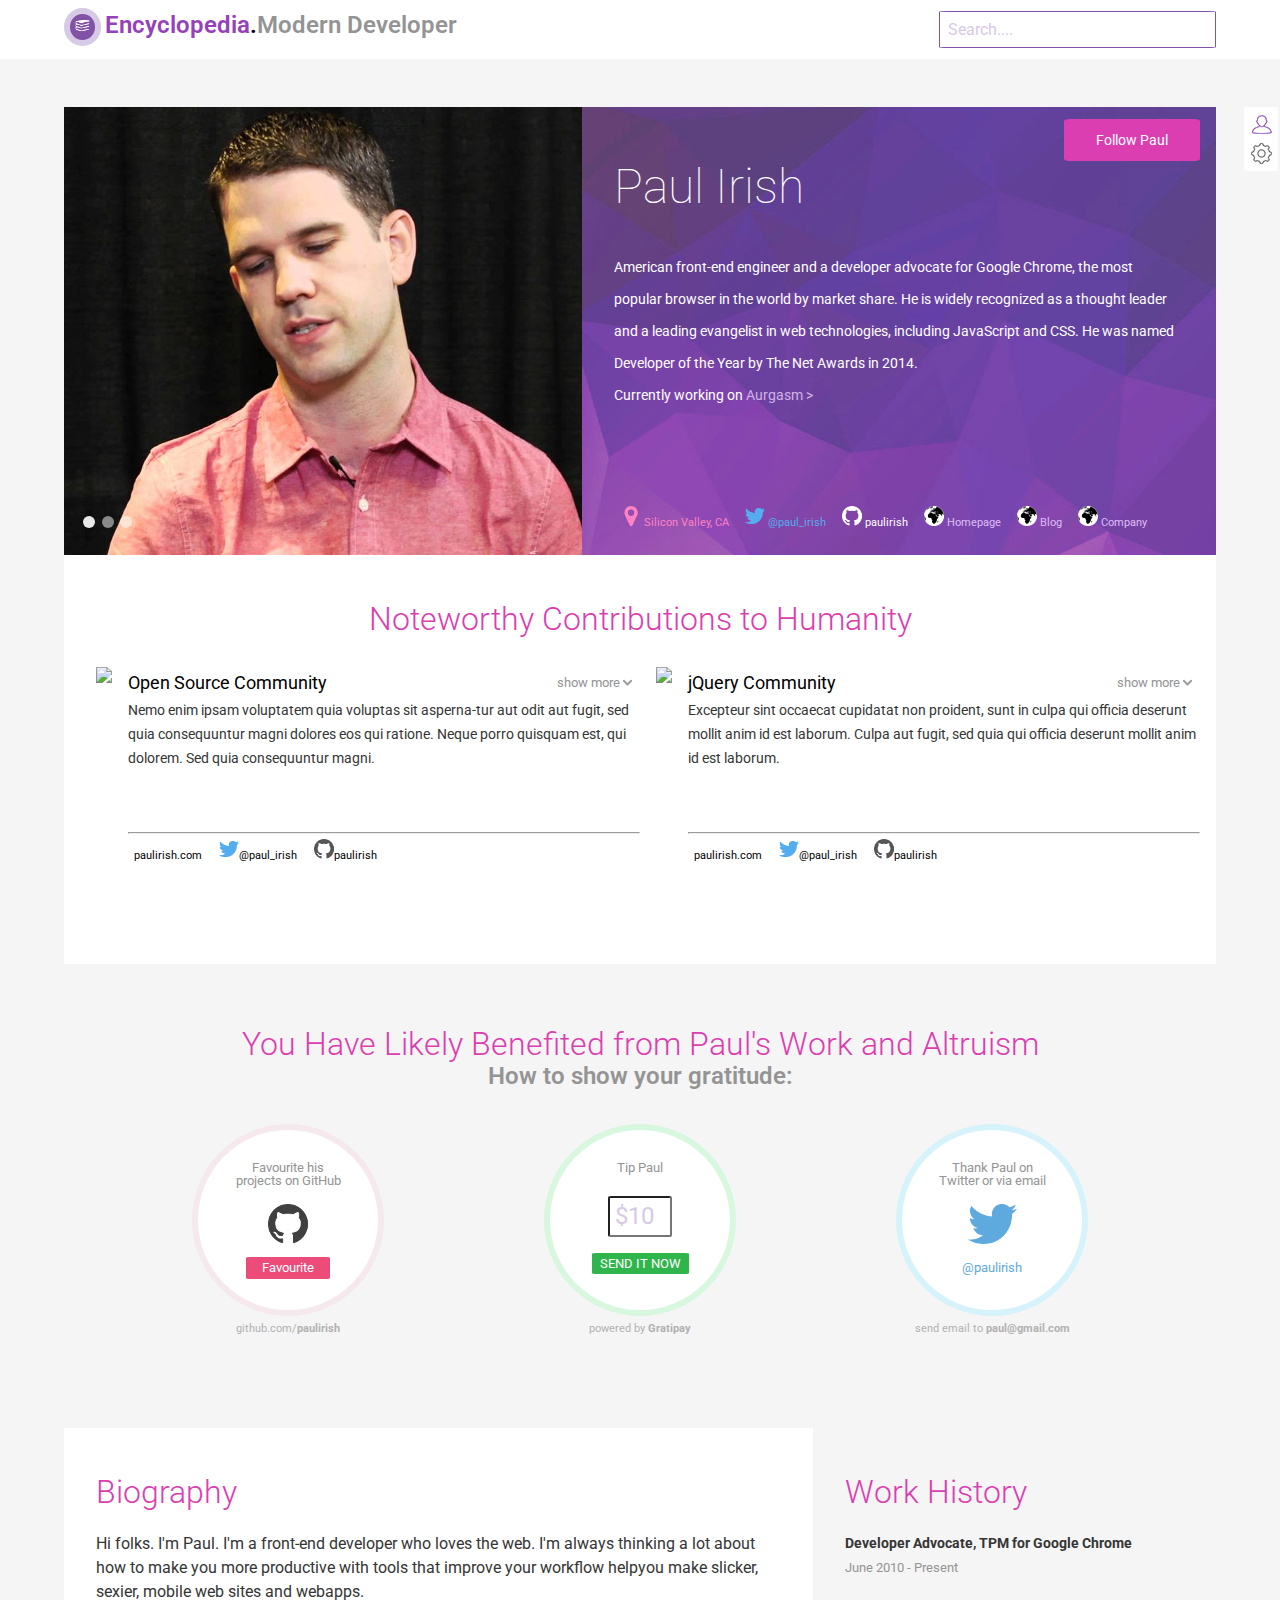
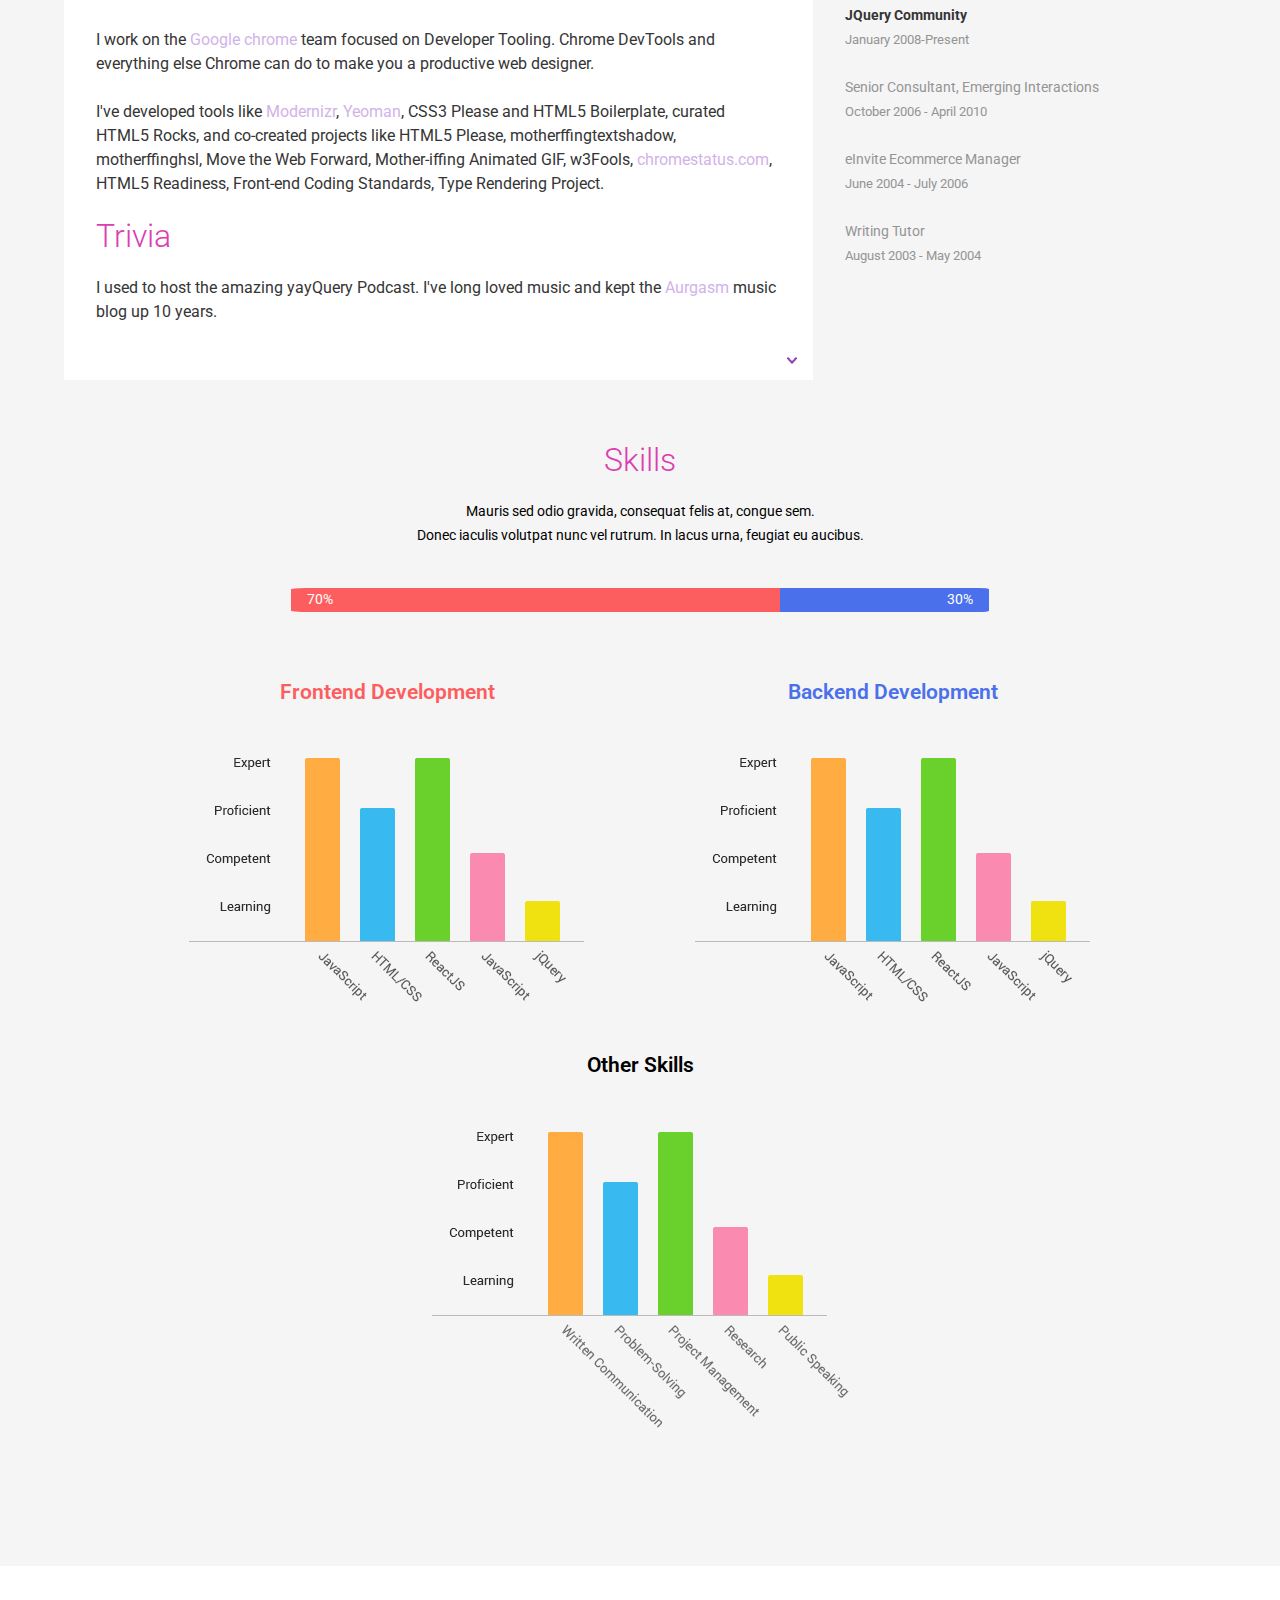
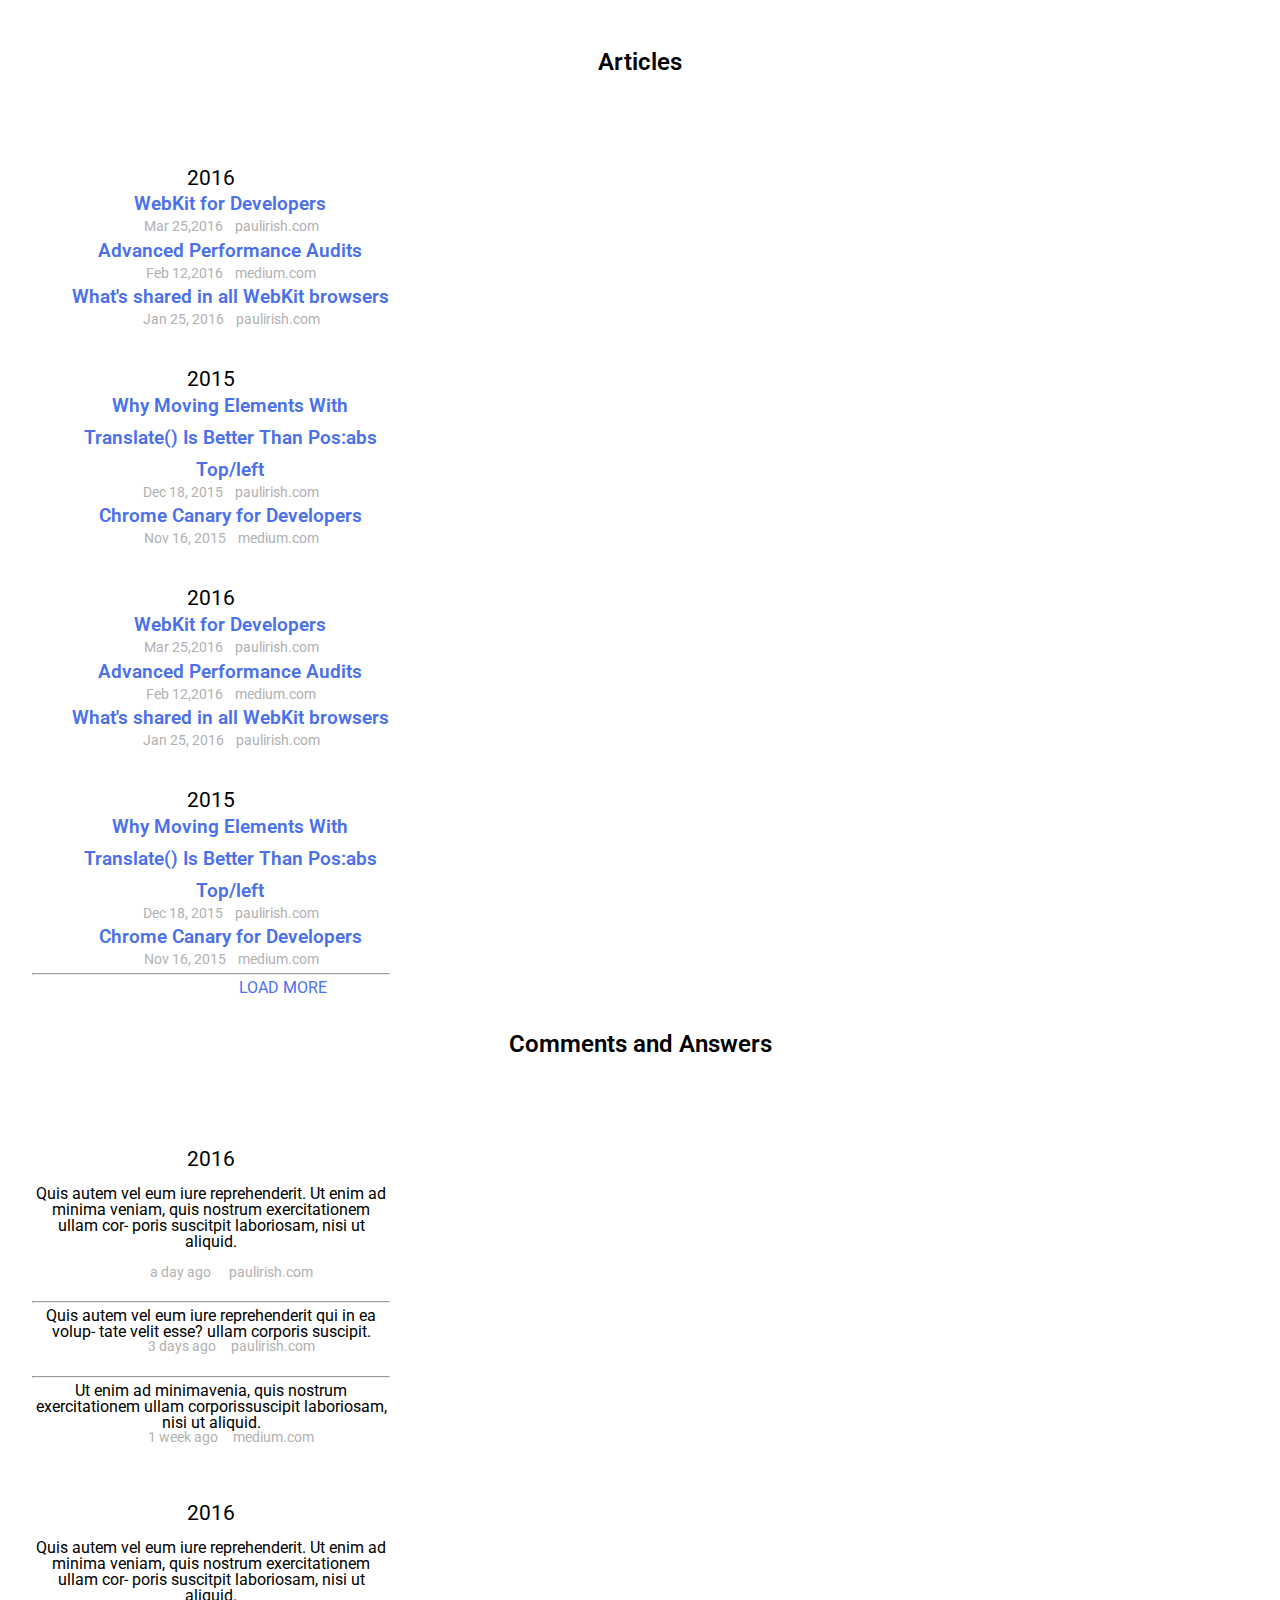
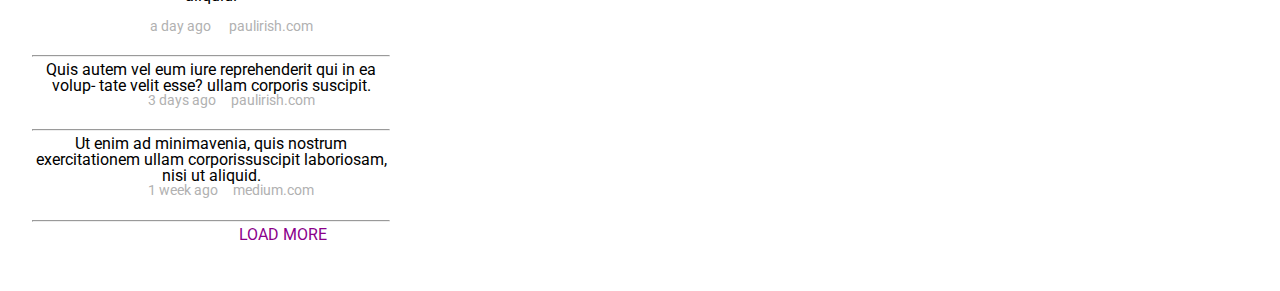
==== commit 1001684a: "Trying to fix merge...Merge branch 'master' of https://github.com/PatrickFranz/md-encyclopedia-profi" ====
--- a/index.html
+++ b/index.html
@@ -9,7 +9,7 @@
 </head>
 <body>
 	<div class="white-wrapper">
-        <section id="header">           
+        <section id="header" >           
             <span id='page-title' class='circle-book left'>
                 <img src="images/ico_book_white.png" />
             </span>
@@ -18,6 +18,11 @@
         </section>
 ​    </div>
     <div id="grey-wrapper">
+        <section id='settings-navbar'>
+            <img src="images/ico_profile_pink.png" alt="Profile icon">
+            <img src="images/ico_cog.png" alt="Settings Cog icon">
+            
+        </section>
         <section id="bio-wrapper">
             <div id="bio-image">
                 <img id="" class="left" src="images/img_paul_irish.jpg">
@@ -27,9 +32,7 @@
                     <span id='btn-follow' class='btn'>Follow Paul</span>
                 </div>
                 <div class='large-sans-text'>Paul Irish</div>
-                <p>American front-end engineer and a developer advocate for Google Chrome, the most popular browser in the world by
-                market share. he is widely recognized as a thought leader and a leading evangelist in web technologies, including
-                JavaScript and CSS. He was named Developer of the Year by The Net Awards in 2014.</p>
+                <p>American front-end engineer and a developer advocate for Google Chrome, the most popular browser in the world by market share. He is widely recognized as a thought leader and a leading evangelist in web technologies, including JavaScript and CSS. He was named Developer of the Year by The Net Awards in 2014.</p>
                 
                 <p>Currently working on <a href="#" class="#">Aurgasm &gt; </a></p> 
             
@@ -82,7 +85,7 @@
                 <div class="note-item">
                     <img class="left" src="http://placehold.it/200x200">
                     <div class="left">
-                        <h4>Open Source Community</h4>
+                        <h5>Open Source Community</h5>
                         <span class="note-show-more">show more
                             <img src="images/gray-caret-10x10.png">
                         </span>
@@ -101,7 +104,7 @@
                 <div class="note-item">
                     <img class="left" src="http://placehold.it/200x200">
                     <div class="###">
-                        <h4>jQuery Community</h4>
+                        <h5>jQuery Community</h5>
                         <span class="note-show-more">show more
                             <img src="images/gray-caret-10x10.png">
                         </span>
@@ -127,7 +130,7 @@
                           
                 <!-- Github circle -->
                 
-                <div id="gh-circle" class="grat-circle">
+                <div id="gh-circle" class=" grat-circle">
                     <div class="grat-el">Favourite his projects on GitHub</div>
                     <div class="grat-el"><img src="images/github-40x40.png"></div>
                     <a href="#">
--- a/css/profile-main.css
+++ b/css/profile-main.css
@@ -26,8 +26,9 @@
     font-size: 62.5%;
 }
 
-html{
+html,body{
     font-family: 'Roboto', sans-serif;
+    
 }
 
 a:link{
@@ -58,7 +59,15 @@
     line-height: 2rem;
     margin: 0; 
     font-size: 1.5rem;
+    font-weight: 600;
+}
+
+h5{
+    line-height: 2rem;
+    margin: 0; 
+    font-size: 1.1rem;
     font-weight: 400;
+    
 }
 
 input{
@@ -73,10 +82,25 @@
 }
 
 #grey-wrapper{
+    position: relative;
     width: 100%;
     text-align: center;  
     background-color: #f5f5f5;
     padding: 2rem 0;
+}
+
+#settings-navbar{
+    position: absolute;
+    top: 3rem;
+    right: 0.1rem;
+    border-radius: 5%;
+    background-color: white;
+    
+}
+
+#settings-navbar>img{
+    display: block;
+    margin: 0.3rem;    
 }
 
 #header{
@@ -98,7 +122,7 @@
     display: flex;
     position: relative;
     text-align: left;
-    padding: 10px 0 0 0;
+    padding: 1rem 0 0 0;
     width: 90%;
     margin: 0 auto;    
     line-height: 2rem;
@@ -138,15 +162,12 @@
 }
 
 #tweets-wrapper{
-    float: left;
-    display: inline-block;
-    width: 33%;
-    /*margin: 0 auto;*/
-    margin-left:0;
+    display: flex;
+    width: 90%;
+    margin: 0 auto;
     font-size: 0.9rem;
     line-height: 1.5rem;
     padding: 3rem 2rem 2rem;
-
     
 }
 
@@ -172,17 +193,11 @@
     bottom: 1rem;
 }
 
-#article-title {
-    position:relative;
-    right:355px;
-    top:75px;
-}
-
-#comments-title {
-    position:relative;
-    right:15px;
-    top:40px;
-}
+#articles {
+
+    padding-right:8em;
+}
+
 /*CLASS Selectors*/
 .bold{
     font-weight: bold;
@@ -343,7 +358,7 @@
 
 #btn-follow{
     position: absolute;
-    top: 1.3rem;
+    top: 1.75rem;
     right: 1rem;
 }
 
@@ -440,7 +455,7 @@
     border: 0.4rem solid;
     border-radius: 50%;
     padding: 2rem 2rem;
-    margin-right: 4rem;
+    margin: 0 5rem;
     color: #949494;
     background-color: white;
     font-size: 0.8rem;
@@ -513,7 +528,8 @@
 }
 
 .graph-row{
-    display: inline-flex;   
+    display: flex; 
+    justify-content: center; 
     margin-bottom: 2rem; 
 }
 
@@ -556,72 +572,32 @@
     color: #4a70eb;
 }
 
-/*SCROLL BAR********************/
-
-
-/***************************/
-
-
 
 /*Twitter, Articles*/
 
 .writing-block{
-    margin-top:17px;
-    float:left;
-    background-color:white;
-    display: inline-block;
+    display: flex;
     flex-direction: column;
     padding: 3rem 2rem 2rem;
     width: 33%;
-
     
 }
 
-.scroll-text1{
+.scroll-text{
     text-align: left;
-    background-color:#f1f8ff;
-    overflow-y:scroll;
-    margin-top:-45px;
-    max-height:450px; /*************************************************/ 
- 
-}
-
-.scroll-text2{
-    text-align: left;
-    background-color:#f9f3ff;
-    overflow-y:scroll;
-    margin-top:-45px;  
-    max-height:450px; /*************************************************/ 
-     
-}
-
-.scroll-text1>p {
+}
+
+.scroll-text>p {
     margin-left:2em;
 }
 
-.scroll-text2>p {
-    margin-left:2em;
-}
-
-#articles-div {
-    float:left;
-    background-color: #f1f8ff;
-    height:550px;
-    margin-top:85px; 
-    margin-left:0;
-    padding-right:0; /**************************************/
-    margin-right:15px; /************************************/
-    width:31%;
-}
-
-#comments-div {
-    float:left;
+#articles-div .scroll-text{
+    background-color: #f1f8ff;   
+}
+
+#comments-div .scroll-text{
     background-color: #f9f3ff;  
-    height:550px;  
-    margin-top:53px;
-    padding-right:0; /**************************************/ 
-    margin-left:10px;
-    width:31%;   
+
 
 }
 /* Testing purposes only */
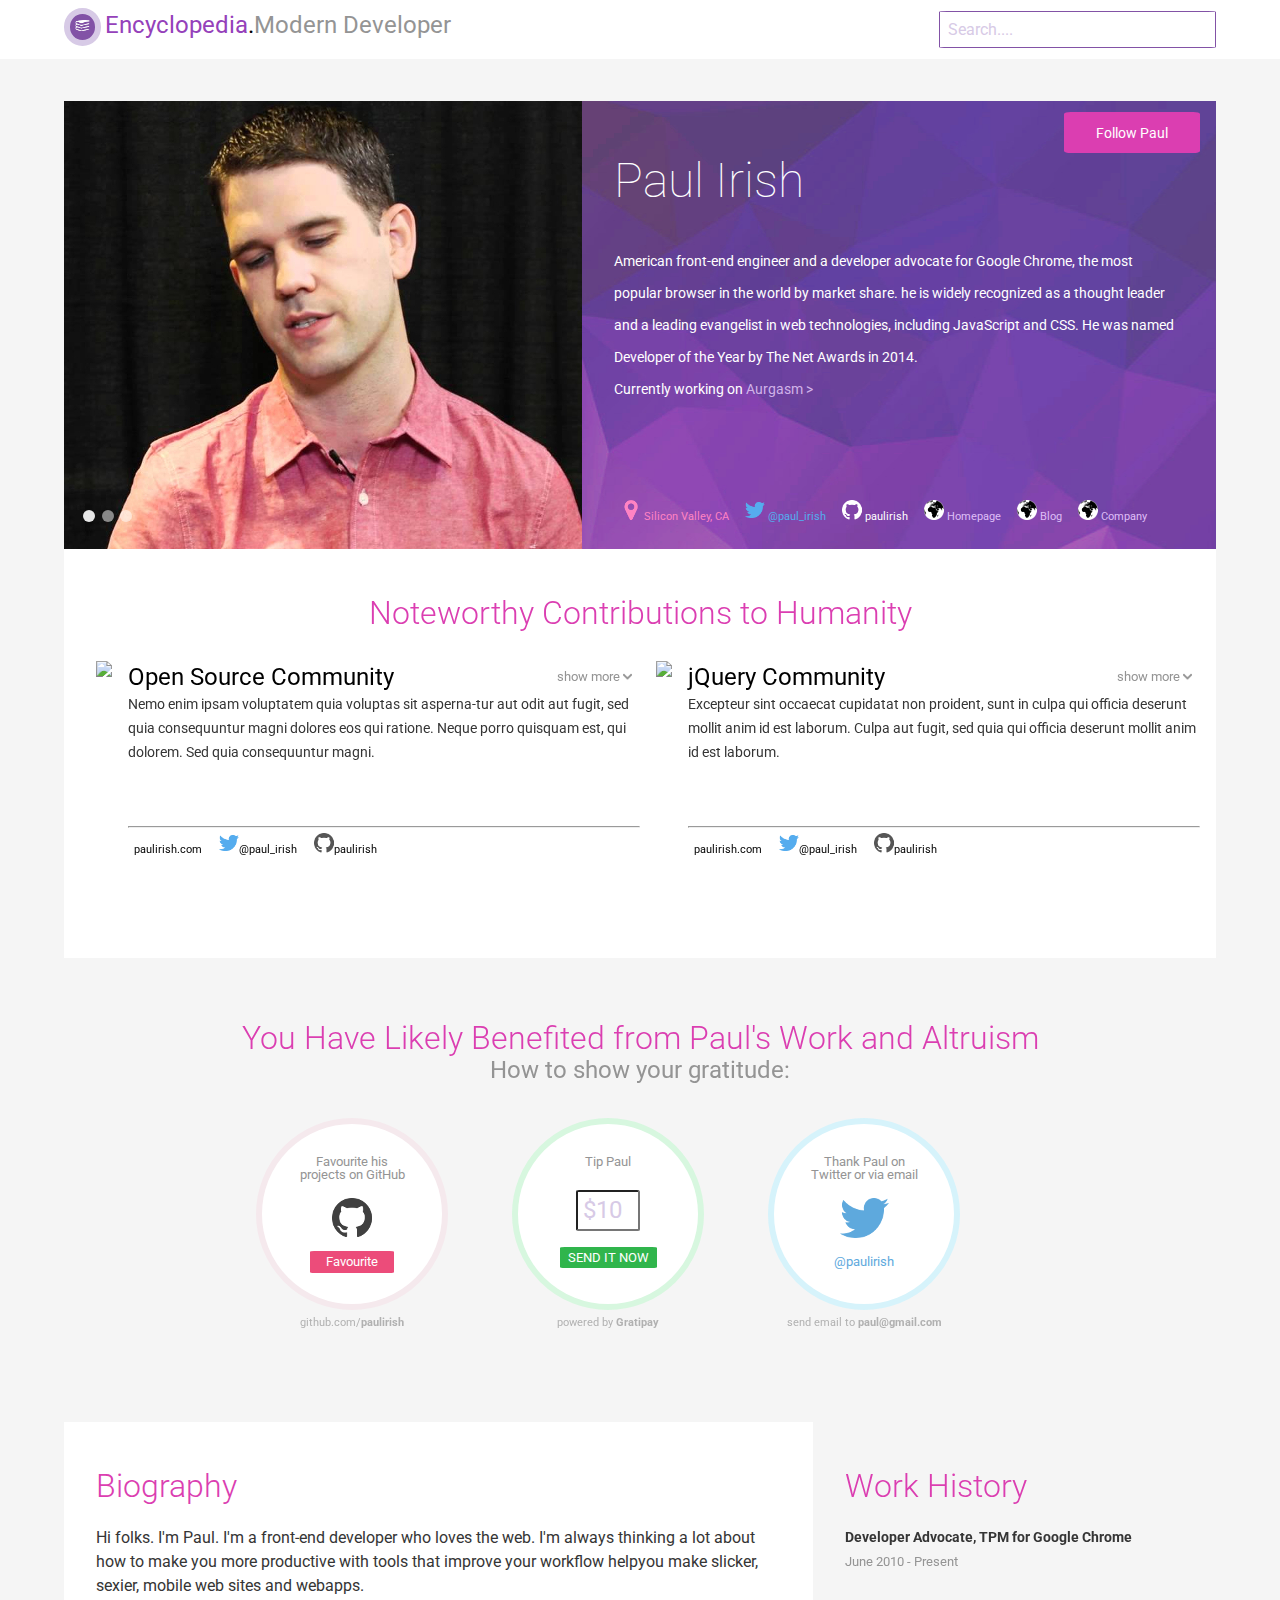
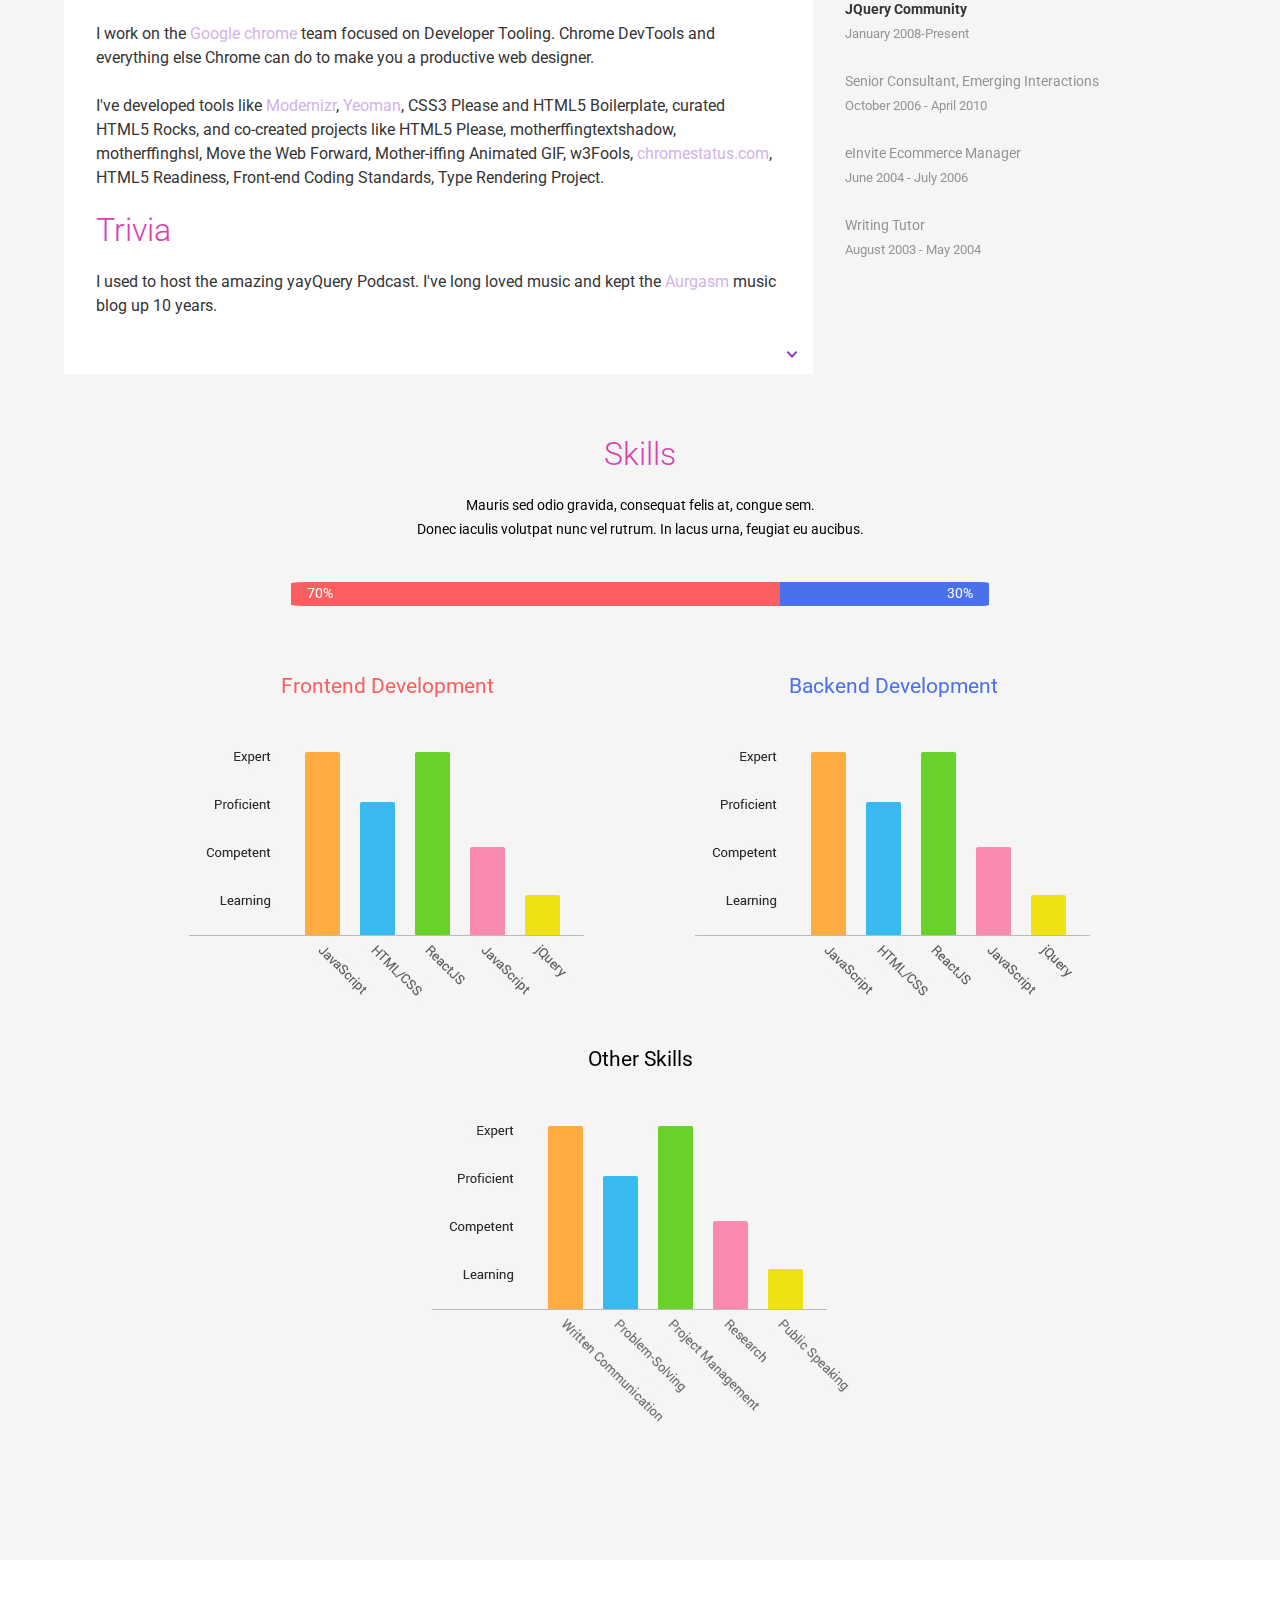
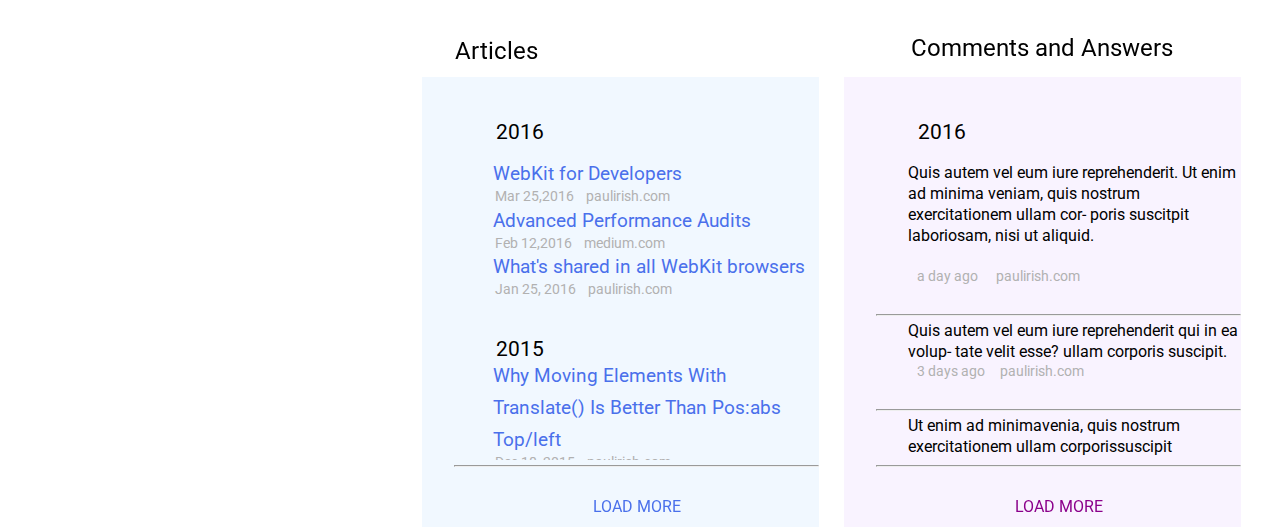
==== commit 16c631e7: "Added WebKit compatible customized scroll bars" ====
--- a/index.html
+++ b/index.html
@@ -1,15 +1,15 @@
 <!DOCTYPE html>
 <html lang="en">
 <head>
-	<meta charset="UTF-8">
-	<title> Encyclopedia.Modern Developer</title>
-	<link href='https://fonts.googleapis.com/css?family=Roboto:400,100,300,500,700,300italic|Roboto+Slab:400,300,700,100' rel='stylesheet' type='text/css'>
-	<link rel="stylesheet" type="text/css" href="css/reset.css">
+    <meta charset="UTF-8">
+    <title> Encyclopedia.Modern Developer</title>
+    <link href='https://fonts.googleapis.com/css?family=Roboto:400,100,300,500,700,300italic|Roboto+Slab:400,300,700,100' rel='stylesheet' type='text/css'>
+    <link rel="stylesheet" type="text/css" href="css/reset.css">
     <link rel="stylesheet" type="text/css" href="css/profile-main.css" >
 </head>
 <body>
-	<div class="white-wrapper">
-        <section id="header" >           
+    <div class="white-wrapper">
+        <section id="header">           
             <span id='page-title' class='circle-book left'>
                 <img src="images/ico_book_white.png" />
             </span>
@@ -18,11 +18,6 @@
         </section>
 ​    </div>
     <div id="grey-wrapper">
-        <section id='settings-navbar'>
-            <img src="images/ico_profile_pink.png" alt="Profile icon">
-            <img src="images/ico_cog.png" alt="Settings Cog icon">
-            
-        </section>
         <section id="bio-wrapper">
             <div id="bio-image">
                 <img id="" class="left" src="images/img_paul_irish.jpg">
@@ -32,7 +27,9 @@
                     <span id='btn-follow' class='btn'>Follow Paul</span>
                 </div>
                 <div class='large-sans-text'>Paul Irish</div>
-                <p>American front-end engineer and a developer advocate for Google Chrome, the most popular browser in the world by market share. He is widely recognized as a thought leader and a leading evangelist in web technologies, including JavaScript and CSS. He was named Developer of the Year by The Net Awards in 2014.</p>
+                <p>American front-end engineer and a developer advocate for Google Chrome, the most popular browser in the world by
+                market share. he is widely recognized as a thought leader and a leading evangelist in web technologies, including
+                JavaScript and CSS. He was named Developer of the Year by The Net Awards in 2014.</p>
                 
                 <p>Currently working on <a href="#" class="#">Aurgasm &gt; </a></p> 
             
@@ -85,7 +82,7 @@
                 <div class="note-item">
                     <img class="left" src="http://placehold.it/200x200">
                     <div class="left">
-                        <h5>Open Source Community</h5>
+                        <h4>Open Source Community</h4>
                         <span class="note-show-more">show more
                             <img src="images/gray-caret-10x10.png">
                         </span>
@@ -104,7 +101,7 @@
                 <div class="note-item">
                     <img class="left" src="http://placehold.it/200x200">
                     <div class="###">
-                        <h5>jQuery Community</h5>
+                        <h4>jQuery Community</h4>
                         <span class="note-show-more">show more
                             <img src="images/gray-caret-10x10.png">
                         </span>
@@ -130,7 +127,7 @@
                           
                 <!-- Github circle -->
                 
-                <div id="gh-circle" class=" grat-circle">
+                <div id="gh-circle" class="grat-circle">
                     <div class="grat-el">Favourite his projects on GitHub</div>
                     <div class="grat-el"><img src="images/github-40x40.png"></div>
                     <a href="#">
@@ -175,12 +172,12 @@
                 </div>             
             </div>
 ​
-	           	
-	         
-	               
+                
+             
+                   
 ​       </section>
 ​
-	   <section id="bio-work-wrapper">
+       <section id="bio-work-wrapper">
            <div id="biography" class='drk-gray-text'>
                 <h3 class="section-title">Biography</h3>
                 <br>
@@ -197,7 +194,7 @@
                 <br>
                 <p> I used to host the amazing yayQuery Podcast. I've long loved music and kept the <a class="#" href="#">Aurgasm</a> music blog up 10 years.</p>
                 <img id="work-caret" src="images/purple-caret-10x7.png">
-​	         </div>
+​            </div>
 ​
             <div id="work-history" class="drk-gray-text">
                 <h3 class="section-title">Work History</h3>
@@ -219,7 +216,7 @@
             </div><!--WORK HISTORY DIV-->
         </section>
 ​
-	   <section id='skills-wrapper'>        
+       <section id='skills-wrapper'>        
             <h3 class="section-title">Skills</h3>
             <br>
             <p>Mauris sed odio gravida, consequat felis at, congue sem.</p>
@@ -266,7 +263,7 @@
             <div id='articles-div' class='writing-block'>
 
                 <div class="scroll-text1">
-                    <p class="year">2016</p>
+                    <p class="year">2016</p><br>
                     <a  href="#"><h4 class="article_title">WebKit for Developers</h4></a>
                     <pre class="article_date">Mar 25,2016    paulirish.com</pre>
 
@@ -283,27 +280,12 @@
                     <a class="#" href="#"><h4 class="article_title">Chrome Canary for Developers</h4></a>
                     <pre class="article_date">Nov 16, 2015    medium.com</pre>
 
-                   <p class="year">2016</p>
-                    <a  href="#"><h4 class="article_title">WebKit for Developers</h4></a>
-                    <pre class="article_date">Mar 25,2016    paulirish.com</pre>
-
-                    <a class="#" href="#"><h4 class="article_title">Advanced Performance Audits</h4></a>
-                    <pre class="article_date">Feb 12,2016    medium.com</pre>  
-
-                    <a class="#" href="#"><h4 class="article_title">What's shared in all WebKit browsers</h4></a>
-                    <pre class="article_date">Jan 25, 2016    paulirish.com</pre>
-
-                    <p class="year">2015</p>
-                    <a class="#" href="#"><h4 class="article_title">Why Moving Elements With Translate() Is Better Than Pos:abs Top/left</h4></a>
-                    <pre class="article_date">Dec 18, 2015    paulirish.com</pre>
-
-                    <a class="#" href="#"><h4 class="article_title">Chrome Canary for Developers</h4></a>
-                    <pre class="article_date">Nov 16, 2015    medium.com</pre>
-
+
+                                                           
+                </div>
                     <hr>
-
-                    <p id="load_more2">LOAD MORE</p>                                                            
-                </div>
+                    <p id="load_more2">LOAD MORE</p>                
+            
             </div>
                 <div id="comments-title">
                 <h4>Comments and Answers</h4>
@@ -325,30 +307,18 @@
                     ullam corporissuscipit laboriosam, nisi ut aliquid.</p>
                     <pre class="article_date">1 week ago     medium.com</pre><br>
 
-                    <p class="year">2016</p><br>
-                    <p>Quis autem vel eum iure reprehenderit. Ut enim ad
-                    minima veniam, quis nostrum exercitationem ullam cor-
-                    poris suscitpit laboriosam, nisi ut aliquid.</p><br>
-                    <pre class="article_date">a day ago      paulirish.com</pre><br>
-                    <hr>
-                    <p>Quis autem vel eum iure reprehenderit qui in ea volup-
-                    tate velit esse? ullam corporis suscipit.</p>
-                    <pre class="article_date">3 days ago     paulirish.com</pre><br>
-                    <hr>
-                    <p>Ut enim ad minimavenia, quis nostrum exercitationem
-                    ullam corporissuscipit laboriosam, nisi ut aliquid.</p>
-                    <pre class="article_date">1 week ago     medium.com</pre><br>
-
-                    <hr>
+
+                </div>
+
+                     <hr>
                     <p id="load_more3">LOAD MORE</p>
 
-                </div>
             </div>
             
 
        </div>
     
 ​
-	</div>
+    </div>
 </body>
 </html>--- a/css/profile-main.css
+++ b/css/profile-main.css
@@ -26,9 +26,8 @@
     font-size: 62.5%;
 }
 
-html,body{
+html{
     font-family: 'Roboto', sans-serif;
-    
 }
 
 a:link{
@@ -59,15 +58,7 @@
     line-height: 2rem;
     margin: 0; 
     font-size: 1.5rem;
-    font-weight: 600;
-}
-
-h5{
-    line-height: 2rem;
-    margin: 0; 
-    font-size: 1.1rem;
     font-weight: 400;
-    
 }
 
 input{
@@ -82,25 +73,10 @@
 }
 
 #grey-wrapper{
-    position: relative;
     width: 100%;
     text-align: center;  
     background-color: #f5f5f5;
     padding: 2rem 0;
-}
-
-#settings-navbar{
-    position: absolute;
-    top: 3rem;
-    right: 0.1rem;
-    border-radius: 5%;
-    background-color: white;
-    
-}
-
-#settings-navbar>img{
-    display: block;
-    margin: 0.3rem;    
 }
 
 #header{
@@ -122,7 +98,7 @@
     display: flex;
     position: relative;
     text-align: left;
-    padding: 1rem 0 0 0;
+    padding: 10px 0 0 0;
     width: 90%;
     margin: 0 auto;    
     line-height: 2rem;
@@ -162,12 +138,15 @@
 }
 
 #tweets-wrapper{
-    display: flex;
-    width: 90%;
-    margin: 0 auto;
+    float: left;
+    display: inline-block;
+    width: 33%;
+    /*margin: 0 auto;*/
+    margin-left:0;
     font-size: 0.9rem;
     line-height: 1.5rem;
     padding: 3rem 2rem 2rem;
+
     
 }
 
@@ -193,11 +172,17 @@
     bottom: 1rem;
 }
 
-#articles {
-
-    padding-right:8em;
-}
-
+#article-title {
+    position:relative;
+    right:355px;
+    top:75px;
+}
+
+#comments-title {
+    position:relative;
+    right:15px;
+    top:40px;
+}
 /*CLASS Selectors*/
 .bold{
     font-weight: bold;
@@ -275,13 +260,17 @@
 
 #load_more2 {
     color:#4A70EB;
-    margin-left:40%;
+ /*   margin-left:40%; */
+    margin:auto;
+    margin-top:2em;
 
 }
 
 #load_more3 {
     color:#8B008B;
-    margin-left:40%;
+   /* margin-left:40%;*/
+   margin:auto;
+   margin-top:2em;
 }
 
 /*---WEB COMPONENTS---*/
@@ -358,7 +347,7 @@
 
 #btn-follow{
     position: absolute;
-    top: 1.75rem;
+    top: 1.3rem;
     right: 1rem;
 }
 
@@ -455,7 +444,7 @@
     border: 0.4rem solid;
     border-radius: 50%;
     padding: 2rem 2rem;
-    margin: 0 5rem;
+    margin-right: 4rem;
     color: #949494;
     background-color: white;
     font-size: 0.8rem;
@@ -528,8 +517,7 @@
 }
 
 .graph-row{
-    display: flex; 
-    justify-content: center; 
+    display: inline-flex;   
     margin-bottom: 2rem; 
 }
 
@@ -572,32 +560,105 @@
     color: #4a70eb;
 }
 
+/*SCROLL BAR********************/
+
+.scroll-text1::-webkit-scrollbar
+{
+
+    margin-right:5px;
+    width: 4px;
+    background-color: #f1f8ff;
+}
+
+.scroll-text1::-webkit-scrollbar-thumb
+{
+
+    border-radius: 10px;
+    -webkit-box-shadow: inset 0 0 6px rgba(0,0,0,.3);
+    background-color: deepskyblue;
+}
+
+.scroll-text2::-webkit-scrollbar
+{
+
+    margin-right:5px;
+    width: 4px;
+    background-color: #f9f3ff;
+}
+
+.scroll-text2::-webkit-scrollbar-thumb
+{
+
+    border-radius: 10px;
+    -webkit-box-shadow: inset 0 0 6px rgba(0,0,0,.3);
+    background-color: plum;
+}
+
+/***************************/
+
+
 
 /*Twitter, Articles*/
 
 .writing-block{
-    display: flex;
+    max-height:450px;/******************LAST********************/
+    margin-top:17px;
+    float:left;
+    background-color:white;
+    display: inline-block;
     flex-direction: column;
     padding: 3rem 2rem 2rem;
     width: 33%;
+
     
 }
 
-.scroll-text{
+.scroll-text1{
     text-align: left;
-}
-
-.scroll-text>p {
+    background-color:#f1f8ff;
+    overflow-y:scroll;
+    margin-top:-45px;
+    max-height:380px; /*************************************************/ 
+ 
+}
+
+.scroll-text2{
+    line-height:1.3em;
+    text-align: left;
+    background-color:#f9f3ff;
+    overflow-y:scroll;
+    margin-top:-45px;  
+    max-height:380px; /*************************************************/ 
+     
+}
+
+.scroll-text1>p {
     margin-left:2em;
 }
 
-#articles-div .scroll-text{
-    background-color: #f1f8ff;   
-}
-
-#comments-div .scroll-text{
+.scroll-text2>p {
+    margin-left:2em;
+}
+
+#articles-div {
+    float:left;
+    background-color: #f1f8ff;
+    height:550px;
+    margin-top:85px; 
+    margin-left:0;
+    padding-right:0; /**************************************/
+    margin-right:15px; /************************************/
+    width:31%;
+}
+
+#comments-div {
+    float:left;
     background-color: #f9f3ff;  
-
+    height:550px;  
+    margin-top:53px;
+    padding-right:0; /**************************************/ 
+    margin-left:10px;
+    width:31%;   
 
 }
 /* Testing purposes only */
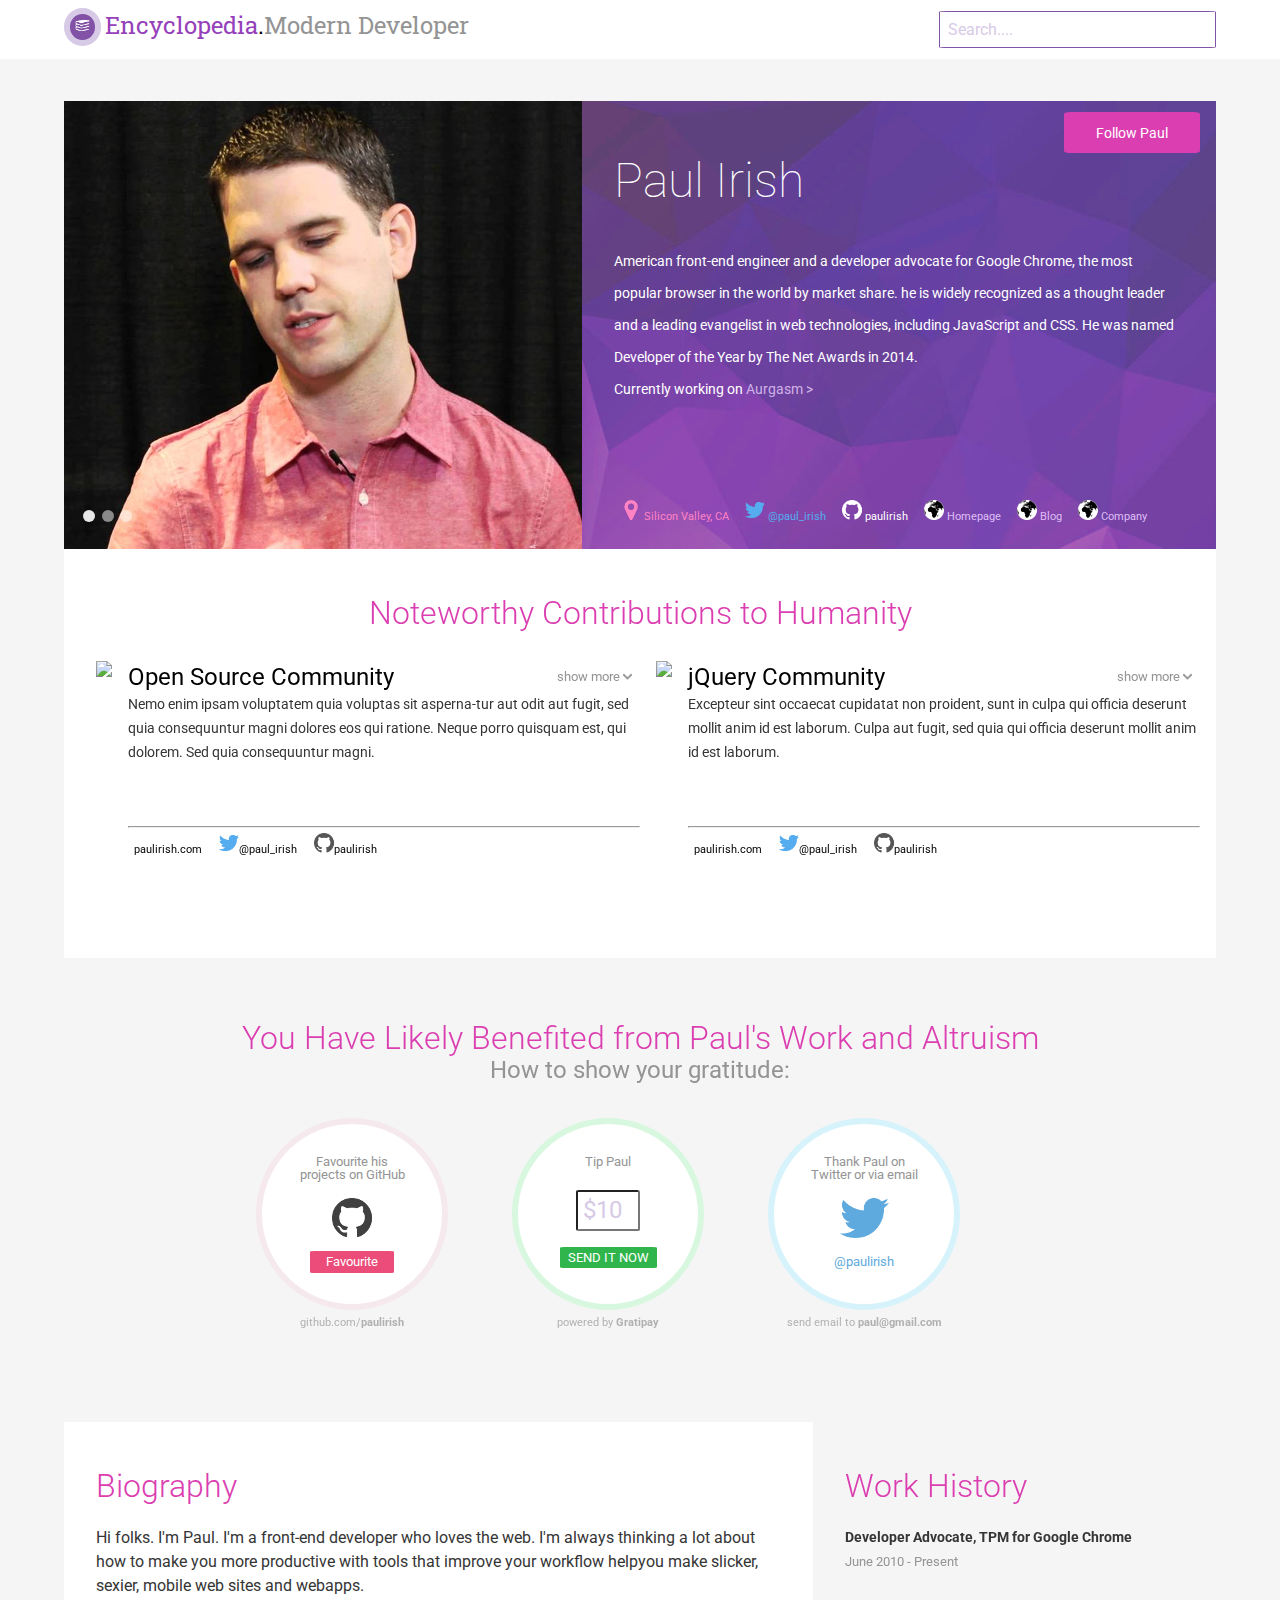
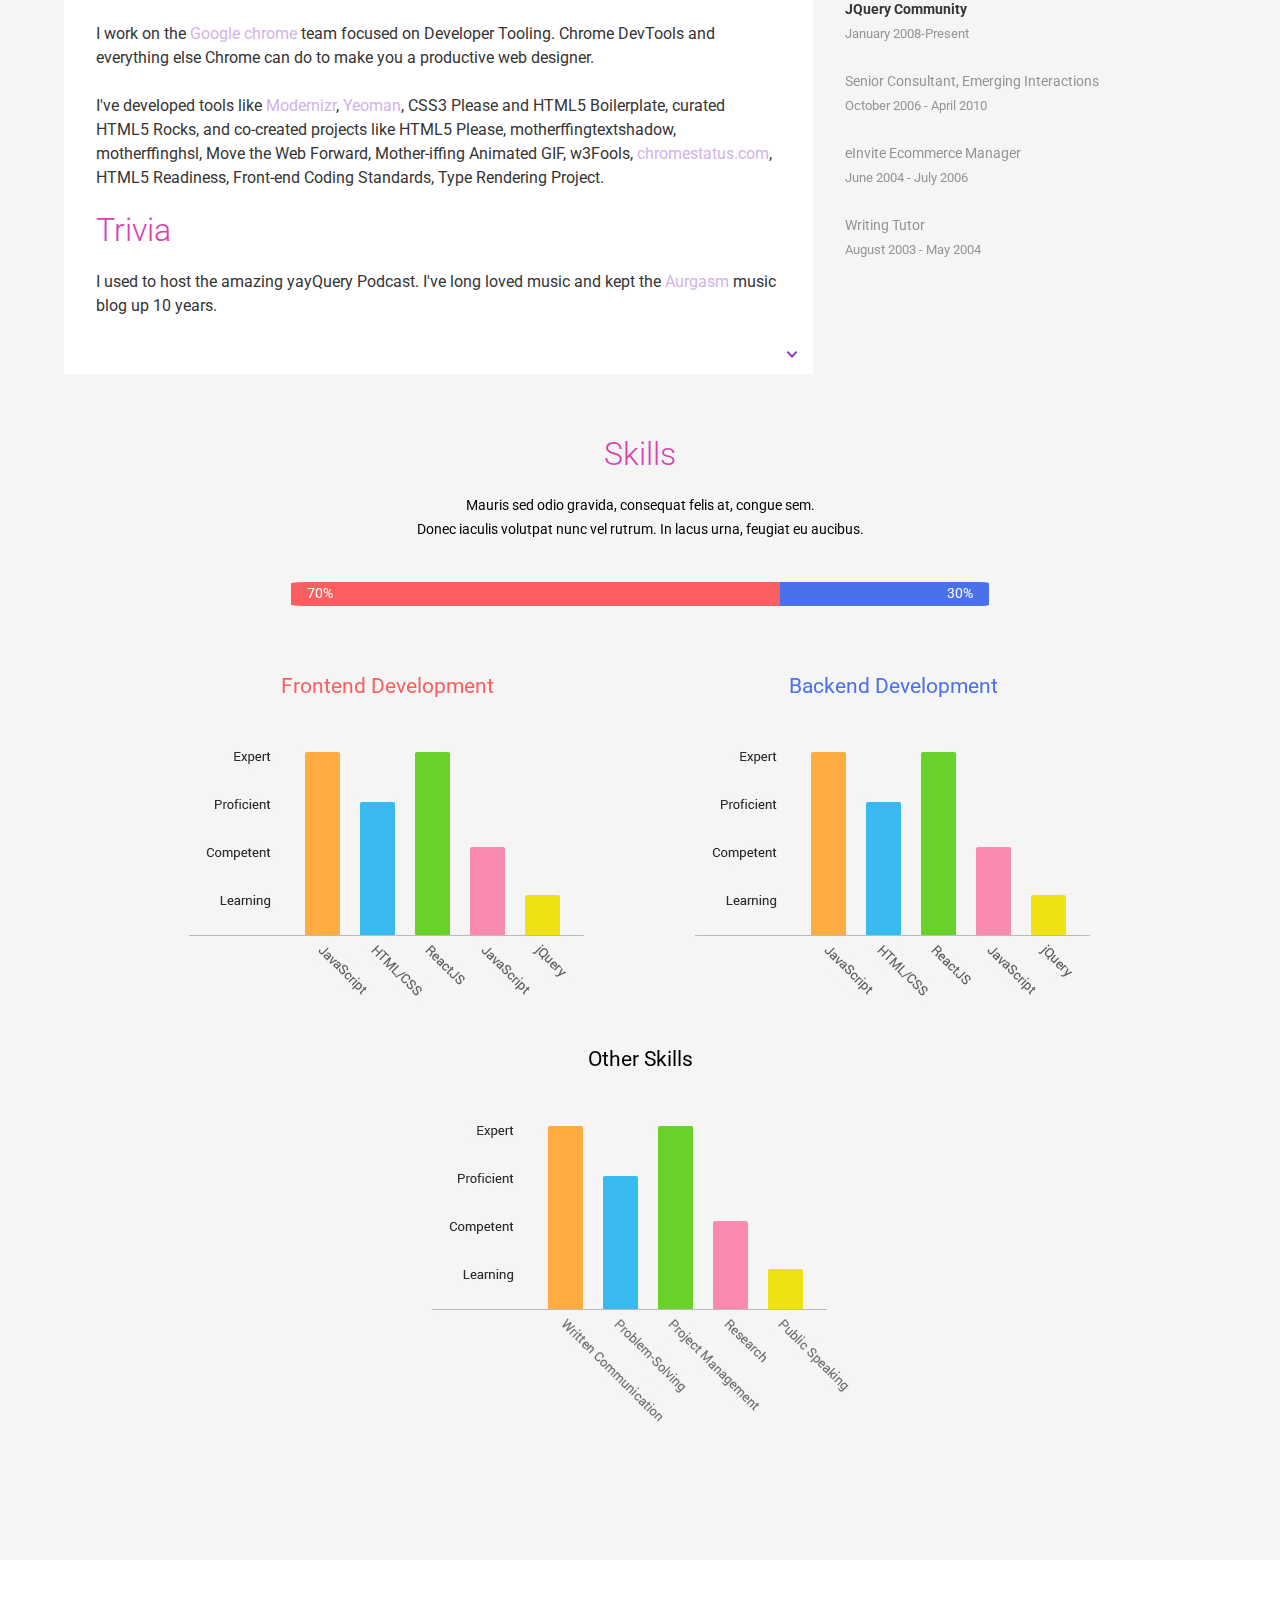
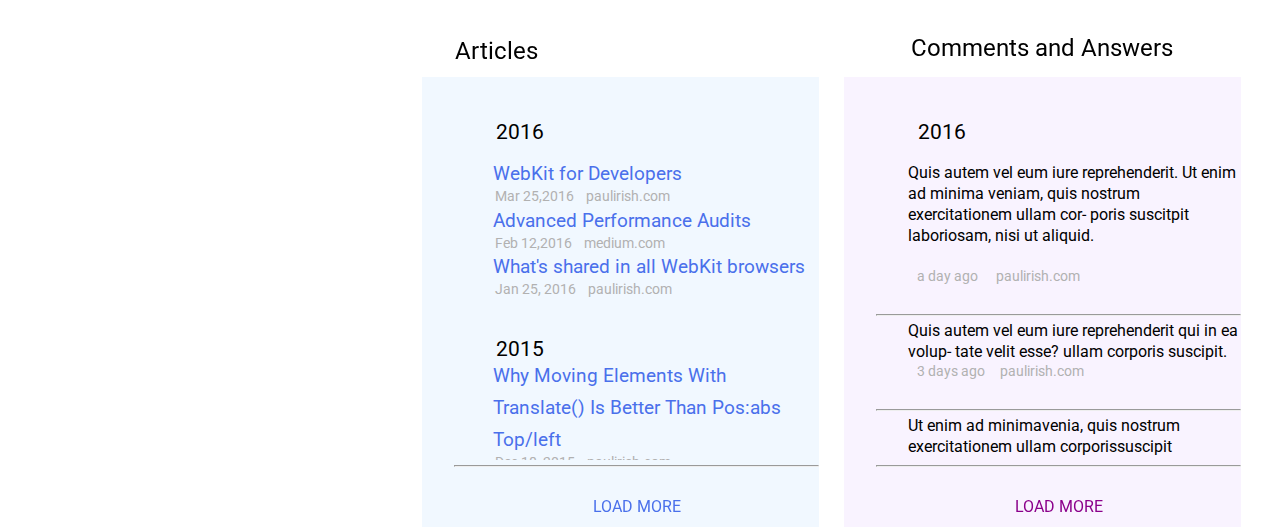
==== commit 0e076e06: "Add dark BG color to profile img. Change title font to match serif font on PSD." ====
--- a/index.html
+++ b/index.html
@@ -4,6 +4,7 @@
     <meta charset="UTF-8">
     <title> Encyclopedia.Modern Developer</title>
     <link href='https://fonts.googleapis.com/css?family=Roboto:400,100,300,500,700,300italic|Roboto+Slab:400,300,700,100' rel='stylesheet' type='text/css'>
+    <link href='https://fonts.googleapis.com/css?family=Roboto+Slab:400,300,700' rel='stylesheet' type='text/css'>
     <link rel="stylesheet" type="text/css" href="css/reset.css">
     <link rel="stylesheet" type="text/css" href="css/profile-main.css" >
 </head>
@@ -13,14 +14,14 @@
             <span id='page-title' class='circle-book left'>
                 <img src="images/ico_book_white.png" />
             </span>
-            <h4 class='left'><span class='purple-text'> Encyclopedia</span>.<span class='gray-text'>Modern Developer</span></h4>
+            <h4 class='left serif'><span class='purple-text'> Encyclopedia</span>.<span class='gray-text'>Modern Developer</span></h4>
             <input id="search" class="right" type="search" name="search" placeholder="Search...."/>        
         </section>
 ​    </div>
     <div id="grey-wrapper">
         <section id="bio-wrapper">
             <div id="bio-image">
-                <img id="" class="left" src="images/img_paul_irish.jpg">
+                <img id="" class="" src="images/img_paul_irish.jpg">
             </div>
             <div id='bio'>
                 <div>
@@ -250,7 +251,7 @@
         <!--section id='tweets-wrapper'-->   
             <div class='writing-block'>
                 <a class="twitter-timeline" 
-                   height="40rem"
+                   height="34rem"
                 href="https://twitter.com/paul_irish"> 
                 
                 </a> <script async src="//platform.twitter.com/widgets.js" charset="utf-8"></script>
--- a/css/profile-main.css
+++ b/css/profile-main.css
@@ -199,6 +199,10 @@
     color: #dfbef7;
 }
 
+.serif{
+    font-family: 'Roboto Slab', serif;
+}
+
 .gray-text{
     color:#949494;
 }
@@ -300,7 +304,13 @@
 
 /*Image Carousel && Bio*/
 #bio-image{
+    background-color: #1c1c1c;
     width: 45%;
+}
+
+#bio-image img{
+    display: block;
+    margin: 0 auto;
 }
 
 #cog-profile{
